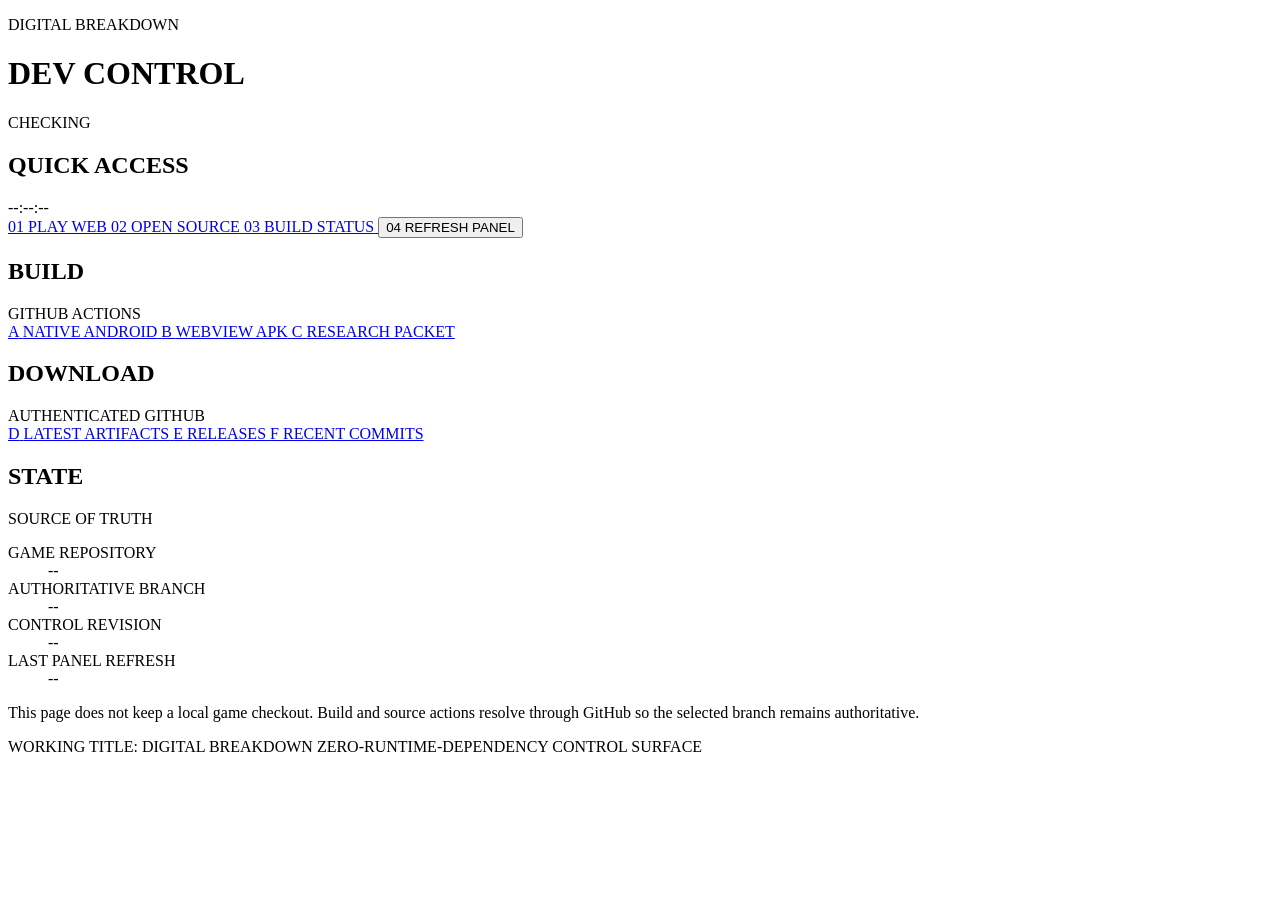
==== index.html @ 340f6ac5 "Add initial control center interface" ====
<!doctype html>
<html lang="en">
<head>
  <meta charset="utf-8">
  <meta name="viewport" content="width=device-width, initial-scale=1, viewport-fit=cover">
  <meta name="theme-color" content="#07110a">
  <meta name="description" content="Personal control center for Digital Breakdown development and demos.">
  <title>Digital Breakdown Dev</title>
  <link rel="manifest" href="./manifest.webmanifest">
  <link rel="stylesheet" href="./styles.css">
</head>
<body>
  <main class="shell">
    <header class="masthead">
      <div>
        <p class="eyebrow">DIGITAL BREAKDOWN</p>
        <h1>DEV CONTROL</h1>
      </div>
      <div class="status-stack" aria-label="Connection status">
        <span id="network-dot" class="status-dot"></span>
        <span id="network-label">CHECKING</span>
      </div>
    </header>

    <section class="panel primary-panel" aria-labelledby="quick-title">
      <div class="panel-heading">
        <h2 id="quick-title">QUICK ACCESS</h2>
        <span id="clock">--:--:--</span>
      </div>
      <div class="action-grid action-grid-primary">
        <a id="play-web" class="action action-primary" href="#" target="_blank" rel="noreferrer">
          <span class="action-key">01</span>
          <span>PLAY WEB</span>
        </a>
        <a id="game-repo" class="action" href="#" target="_blank" rel="noreferrer">
          <span class="action-key">02</span>
          <span>OPEN SOURCE</span>
        </a>
        <a id="latest-actions" class="action" href="#" target="_blank" rel="noreferrer">
          <span class="action-key">03</span>
          <span>BUILD STATUS</span>
        </a>
        <button id="refresh" class="action" type="button">
          <span class="action-key">04</span>
          <span>REFRESH PANEL</span>
        </button>
      </div>
    </section>

    <section class="panel" aria-labelledby="build-title">
      <div class="panel-heading">
        <h2 id="build-title">BUILD</h2>
        <span>GITHUB ACTIONS</span>
      </div>
      <div class="action-grid">
        <a id="build-native" class="action" href="#" target="_blank" rel="noreferrer">
          <span class="action-key">A</span>
          <span>NATIVE ANDROID</span>
        </a>
        <a id="build-webview" class="action" href="#" target="_blank" rel="noreferrer">
          <span class="action-key">B</span>
          <span>WEBVIEW APK</span>
        </a>
        <a id="build-research" class="action" href="#" target="_blank" rel="noreferrer">
          <span class="action-key">C</span>
          <span>RESEARCH PACKET</span>
        </a>
      </div>
    </section>

    <section class="panel" aria-labelledby="download-title">
      <div class="panel-heading">
        <h2 id="download-title">DOWNLOAD</h2>
        <span>AUTHENTICATED GITHUB</span>
      </div>
      <div class="action-grid">
        <a id="workflow-runs" class="action" href="#" target="_blank" rel="noreferrer">
          <span class="action-key">D</span>
          <span>LATEST ARTIFACTS</span>
        </a>
        <a id="releases" class="action" href="#" target="_blank" rel="noreferrer">
          <span class="action-key">E</span>
          <span>RELEASES</span>
        </a>
        <a id="commits" class="action" href="#" target="_blank" rel="noreferrer">
          <span class="action-key">F</span>
          <span>RECENT COMMITS</span>
        </a>
      </div>
    </section>

    <section class="panel info-panel" aria-labelledby="state-title">
      <div class="panel-heading">
        <h2 id="state-title">STATE</h2>
        <span>SOURCE OF TRUTH</span>
      </div>
      <dl class="state-grid">
        <div><dt>GAME REPOSITORY</dt><dd id="repo-name">--</dd></div>
        <div><dt>AUTHORITATIVE BRANCH</dt><dd id="branch-name">--</dd></div>
        <div><dt>CONTROL REVISION</dt><dd id="control-version">--</dd></div>
        <div><dt>LAST PANEL REFRESH</dt><dd id="last-refresh">--</dd></div>
      </dl>
      <p class="notice">This page does not keep a local game checkout. Build and source actions resolve through GitHub so the selected branch remains authoritative.</p>
    </section>

    <footer>
      <span>WORKING TITLE: DIGITAL BREAKDOWN</span>
      <span>ZERO-RUNTIME-DEPENDENCY CONTROL SURFACE</span>
    </footer>
  </main>

  <script src="./config.js"></script>
  <script src="./app.js"></script>
</body>
</html>
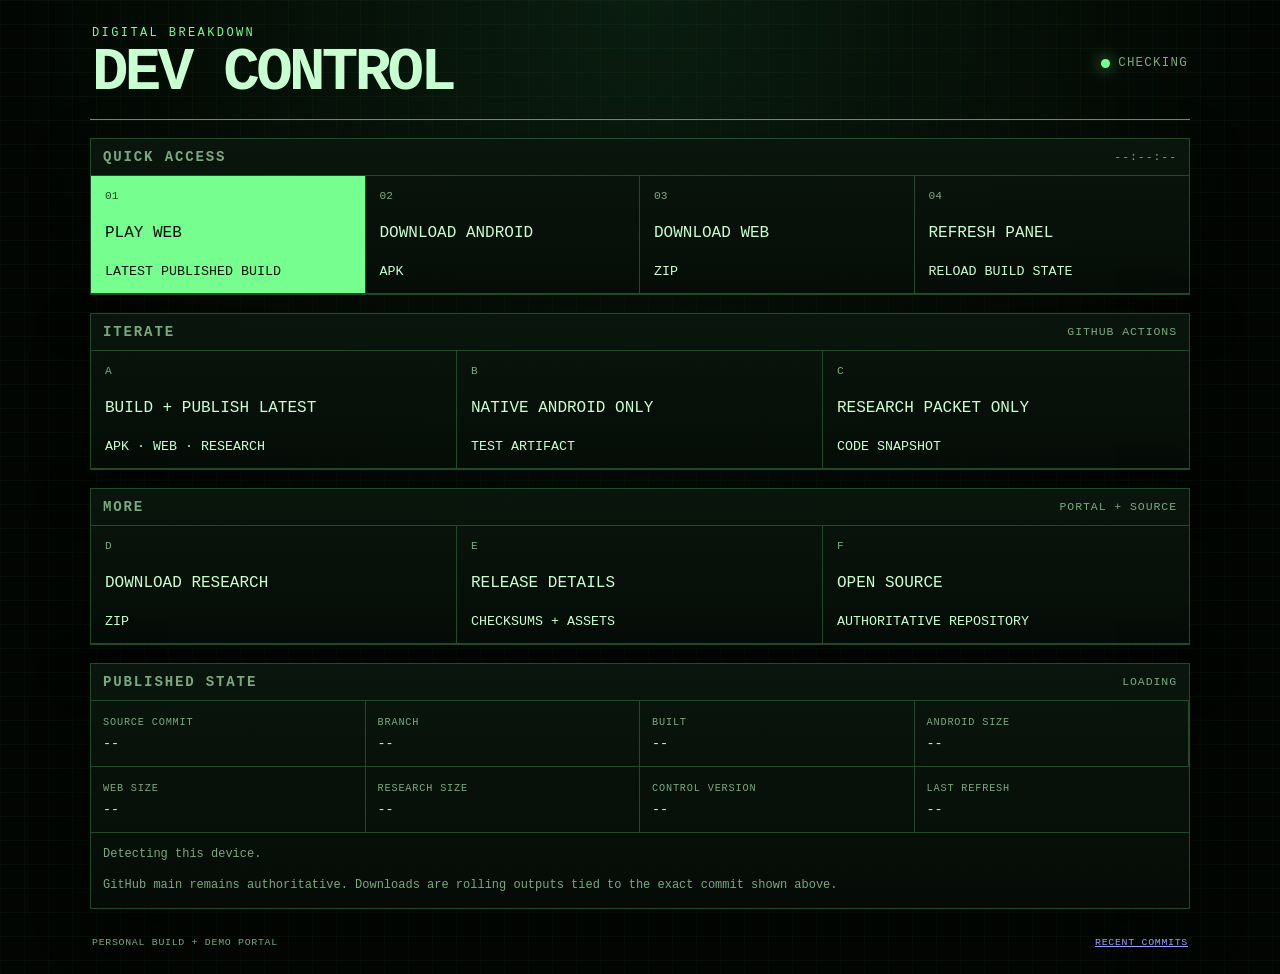
==== commit 097de99a: "Add direct play and download controls" ====
--- a/index.html
+++ b/index.html
@@ -4,7 +4,7 @@
   <meta charset="utf-8">
   <meta name="viewport" content="width=device-width, initial-scale=1, viewport-fit=cover">
   <meta name="theme-color" content="#07110a">
-  <meta name="description" content="Personal control center for Digital Breakdown development and demos.">
+  <meta name="description" content="Personal control center for Digital Breakdown development, builds, downloads, and demos.">
   <title>Digital Breakdown Dev</title>
   <link rel="manifest" href="./manifest.webmanifest">
   <link rel="stylesheet" href="./styles.css">
@@ -28,88 +28,103 @@
         <span id="clock">--:--:--</span>
       </div>
       <div class="action-grid action-grid-primary">
-        <a id="play-web" class="action action-primary" href="#" target="_blank" rel="noreferrer">
+        <a id="play-web" class="action action-primary" href="#">
           <span class="action-key">01</span>
           <span>PLAY WEB</span>
+          <small id="play-detail">LATEST PUBLISHED BUILD</small>
         </a>
-        <a id="game-repo" class="action" href="#" target="_blank" rel="noreferrer">
+        <a id="download-android" class="action" href="#">
           <span class="action-key">02</span>
-          <span>OPEN SOURCE</span>
+          <span>DOWNLOAD ANDROID</span>
+          <small id="android-detail">APK</small>
         </a>
-        <a id="latest-actions" class="action" href="#" target="_blank" rel="noreferrer">
+        <a id="download-web" class="action" href="#">
           <span class="action-key">03</span>
-          <span>BUILD STATUS</span>
+          <span>DOWNLOAD WEB</span>
+          <small id="web-detail">ZIP</small>
         </a>
         <button id="refresh" class="action" type="button">
           <span class="action-key">04</span>
           <span>REFRESH PANEL</span>
+          <small>RELOAD BUILD STATE</small>
         </button>
       </div>
     </section>
 
     <section class="panel" aria-labelledby="build-title">
       <div class="panel-heading">
-        <h2 id="build-title">BUILD</h2>
+        <h2 id="build-title">ITERATE</h2>
         <span>GITHUB ACTIONS</span>
       </div>
       <div class="action-grid">
+        <a id="publish-latest" class="action action-emphasis" href="#" target="_blank" rel="noreferrer">
+          <span class="action-key">A</span>
+          <span>BUILD + PUBLISH LATEST</span>
+          <small>APK · WEB · RESEARCH</small>
+        </a>
         <a id="build-native" class="action" href="#" target="_blank" rel="noreferrer">
-          <span class="action-key">A</span>
-          <span>NATIVE ANDROID</span>
-        </a>
-        <a id="build-webview" class="action" href="#" target="_blank" rel="noreferrer">
           <span class="action-key">B</span>
-          <span>WEBVIEW APK</span>
+          <span>NATIVE ANDROID ONLY</span>
+          <small>TEST ARTIFACT</small>
         </a>
         <a id="build-research" class="action" href="#" target="_blank" rel="noreferrer">
           <span class="action-key">C</span>
-          <span>RESEARCH PACKET</span>
+          <span>RESEARCH PACKET ONLY</span>
+          <small>CODE SNAPSHOT</small>
         </a>
       </div>
     </section>
 
     <section class="panel" aria-labelledby="download-title">
       <div class="panel-heading">
-        <h2 id="download-title">DOWNLOAD</h2>
-        <span>AUTHENTICATED GITHUB</span>
+        <h2 id="download-title">MORE</h2>
+        <span>PORTAL + SOURCE</span>
       </div>
       <div class="action-grid">
-        <a id="workflow-runs" class="action" href="#" target="_blank" rel="noreferrer">
+        <a id="download-research" class="action" href="#">
           <span class="action-key">D</span>
-          <span>LATEST ARTIFACTS</span>
+          <span>DOWNLOAD RESEARCH</span>
+          <small id="research-detail">ZIP</small>
         </a>
         <a id="releases" class="action" href="#" target="_blank" rel="noreferrer">
           <span class="action-key">E</span>
-          <span>RELEASES</span>
+          <span>RELEASE DETAILS</span>
+          <small>CHECKSUMS + ASSETS</small>
         </a>
-        <a id="commits" class="action" href="#" target="_blank" rel="noreferrer">
+        <a id="game-repo" class="action" href="#" target="_blank" rel="noreferrer">
           <span class="action-key">F</span>
-          <span>RECENT COMMITS</span>
+          <span>OPEN SOURCE</span>
+          <small>AUTHORITATIVE REPOSITORY</small>
         </a>
       </div>
     </section>
 
     <section class="panel info-panel" aria-labelledby="state-title">
       <div class="panel-heading">
-        <h2 id="state-title">STATE</h2>
-        <span>SOURCE OF TRUTH</span>
+        <h2 id="state-title">PUBLISHED STATE</h2>
+        <span id="manifest-status">LOADING</span>
       </div>
       <dl class="state-grid">
-        <div><dt>GAME REPOSITORY</dt><dd id="repo-name">--</dd></div>
-        <div><dt>AUTHORITATIVE BRANCH</dt><dd id="branch-name">--</dd></div>
-        <div><dt>CONTROL REVISION</dt><dd id="control-version">--</dd></div>
-        <div><dt>LAST PANEL REFRESH</dt><dd id="last-refresh">--</dd></div>
+        <div><dt>SOURCE COMMIT</dt><dd id="source-commit">--</dd></div>
+        <div><dt>BRANCH</dt><dd id="branch-name">--</dd></div>
+        <div><dt>BUILT</dt><dd id="built-at">--</dd></div>
+        <div><dt>ANDROID SIZE</dt><dd id="android-size">--</dd></div>
+        <div><dt>WEB SIZE</dt><dd id="web-size">--</dd></div>
+        <div><dt>RESEARCH SIZE</dt><dd id="research-size">--</dd></div>
+        <div><dt>CONTROL VERSION</dt><dd id="control-version">--</dd></div>
+        <div><dt>LAST REFRESH</dt><dd id="last-refresh">--</dd></div>
       </dl>
-      <p class="notice">This page does not keep a local game checkout. Build and source actions resolve through GitHub so the selected branch remains authoritative.</p>
+      <p id="device-note" class="notice">Detecting this device.</p>
+      <p class="notice">GitHub main remains authoritative. Downloads are rolling outputs tied to the exact commit shown above.</p>
     </section>
 
     <footer>
-      <span>WORKING TITLE: DIGITAL BREAKDOWN</span>
-      <span>ZERO-RUNTIME-DEPENDENCY CONTROL SURFACE</span>
+      <span>PERSONAL BUILD + DEMO PORTAL</span>
+      <a id="commits" href="#" target="_blank" rel="noreferrer">RECENT COMMITS</a>
     </footer>
   </main>
 
   <script src="./config.js"></script>
   <script src="./app.js"></script>
 </body>
-</html>
+</html>
--- a/styles.css
+++ b/styles.css
@@ -0,0 +1,230 @@
+:root {
+  color-scheme: dark;
+  --bg: #020502;
+  --panel: #07110a;
+  --panel-2: #0a160d;
+  --line: #1f4b2a;
+  --line-strong: #43a85a;
+  --text: #c7ffd1;
+  --muted: #79a981;
+  --accent: #76ff8f;
+  --danger: #ff7f7f;
+  --shadow: 0 18px 50px rgba(0, 0, 0, 0.35);
+  font-family: ui-monospace, SFMono-Regular, Menlo, Monaco, Consolas, "Liberation Mono", monospace;
+}
+
+* { box-sizing: border-box; }
+
+html { min-height: 100%; background: var(--bg); }
+
+body {
+  margin: 0;
+  min-height: 100vh;
+  color: var(--text);
+  background:
+    linear-gradient(rgba(118, 255, 143, 0.035) 1px, transparent 1px),
+    linear-gradient(90deg, rgba(118, 255, 143, 0.025) 1px, transparent 1px),
+    radial-gradient(circle at top, #0a1d0f 0, var(--bg) 54%);
+  background-size: 24px 24px, 24px 24px, auto;
+}
+
+button, a { font: inherit; }
+
+.shell {
+  width: min(1100px, calc(100% - 28px));
+  margin: 0 auto;
+  padding: max(22px, env(safe-area-inset-top)) 0 max(26px, env(safe-area-inset-bottom));
+}
+
+.masthead,
+.panel-heading,
+footer {
+  display: flex;
+  align-items: center;
+  justify-content: space-between;
+  gap: 18px;
+}
+
+.masthead {
+  padding: 4px 2px 18px;
+  border-bottom: 1px solid var(--line-strong);
+}
+
+.eyebrow {
+  margin: 0 0 5px;
+  color: var(--accent);
+  letter-spacing: 0.2em;
+  font-size: 0.75rem;
+}
+
+h1, h2, p { margin-top: 0; }
+
+h1 {
+  margin-bottom: 0;
+  font-size: clamp(1.7rem, 5vw, 3.8rem);
+  letter-spacing: -0.06em;
+  line-height: 0.92;
+}
+
+h2 {
+  margin: 0;
+  font-size: 0.88rem;
+  letter-spacing: 0.13em;
+}
+
+.status-stack {
+  display: flex;
+  align-items: center;
+  gap: 8px;
+  color: var(--muted);
+  font-size: 0.78rem;
+  letter-spacing: 0.1em;
+}
+
+.status-dot {
+  width: 9px;
+  height: 9px;
+  border-radius: 50%;
+  background: var(--accent);
+  box-shadow: 0 0 16px rgba(118, 255, 143, 0.8);
+}
+
+.status-dot.offline {
+  background: var(--danger);
+  box-shadow: 0 0 16px rgba(255, 127, 127, 0.65);
+}
+
+.panel {
+  margin-top: 18px;
+  border: 1px solid var(--line);
+  background: linear-gradient(180deg, rgba(10, 22, 13, 0.96), rgba(5, 12, 7, 0.96));
+  box-shadow: var(--shadow);
+}
+
+.panel-heading {
+  padding: 10px 12px;
+  border-bottom: 1px solid var(--line);
+  color: var(--muted);
+  font-size: 0.72rem;
+  letter-spacing: 0.08em;
+}
+
+.action-grid {
+  display: grid;
+  grid-template-columns: repeat(3, minmax(0, 1fr));
+}
+
+.action-grid-primary {
+  grid-template-columns: repeat(4, minmax(0, 1fr));
+}
+
+.action {
+  min-height: 94px;
+  display: flex;
+  flex-direction: column;
+  justify-content: space-between;
+  gap: 22px;
+  padding: 14px;
+  border: 0;
+  border-right: 1px solid var(--line);
+  border-bottom: 1px solid var(--line);
+  color: var(--text);
+  background: transparent;
+  text-decoration: none;
+  text-align: left;
+  cursor: pointer;
+  transition: background 120ms ease, color 120ms ease, transform 120ms ease;
+}
+
+.action:last-child { border-right: 0; }
+
+.action:hover,
+.action:focus-visible {
+  background: rgba(118, 255, 143, 0.11);
+  color: #fff;
+  outline: none;
+}
+
+.action:active { transform: translateY(1px); }
+
+.action-primary {
+  background: var(--accent);
+  color: #031007;
+}
+
+.action-primary:hover,
+.action-primary:focus-visible {
+  background: #b0ffbf;
+  color: #031007;
+}
+
+.action-key {
+  color: var(--muted);
+  font-size: 0.7rem;
+}
+
+.action-primary .action-key { color: #194c24; }
+
+.info-panel { padding-bottom: 2px; }
+
+.state-grid {
+  display: grid;
+  grid-template-columns: repeat(4, minmax(0, 1fr));
+  margin: 0;
+}
+
+.state-grid > div {
+  padding: 15px 12px;
+  border-right: 1px solid var(--line);
+  border-bottom: 1px solid var(--line);
+  min-width: 0;
+}
+
+.state-grid > div:last-child { border-right: 0; }
+
+dt {
+  color: var(--muted);
+  font-size: 0.64rem;
+  letter-spacing: 0.08em;
+  margin-bottom: 8px;
+}
+
+dd {
+  margin: 0;
+  overflow-wrap: anywhere;
+  font-size: 0.84rem;
+}
+
+.notice {
+  margin: 12px;
+  color: var(--muted);
+  font-size: 0.75rem;
+  line-height: 1.55;
+}
+
+footer {
+  margin-top: 18px;
+  padding: 10px 2px 0;
+  color: var(--muted);
+  font-size: 0.62rem;
+  letter-spacing: 0.07em;
+}
+
+@media (max-width: 760px) {
+  .action-grid,
+  .action-grid-primary,
+  .state-grid {
+    grid-template-columns: repeat(2, minmax(0, 1fr));
+  }
+
+  .action:nth-child(2n) { border-right: 0; }
+  .state-grid > div:nth-child(2n) { border-right: 0; }
+  footer { align-items: flex-start; flex-direction: column; }
+}
+
+@media (max-width: 430px) {
+  .shell { width: min(100% - 16px, 1100px); }
+  .masthead { align-items: flex-end; }
+  .action { min-height: 84px; padding: 12px; }
+  .status-stack { font-size: 0.65rem; }
+}
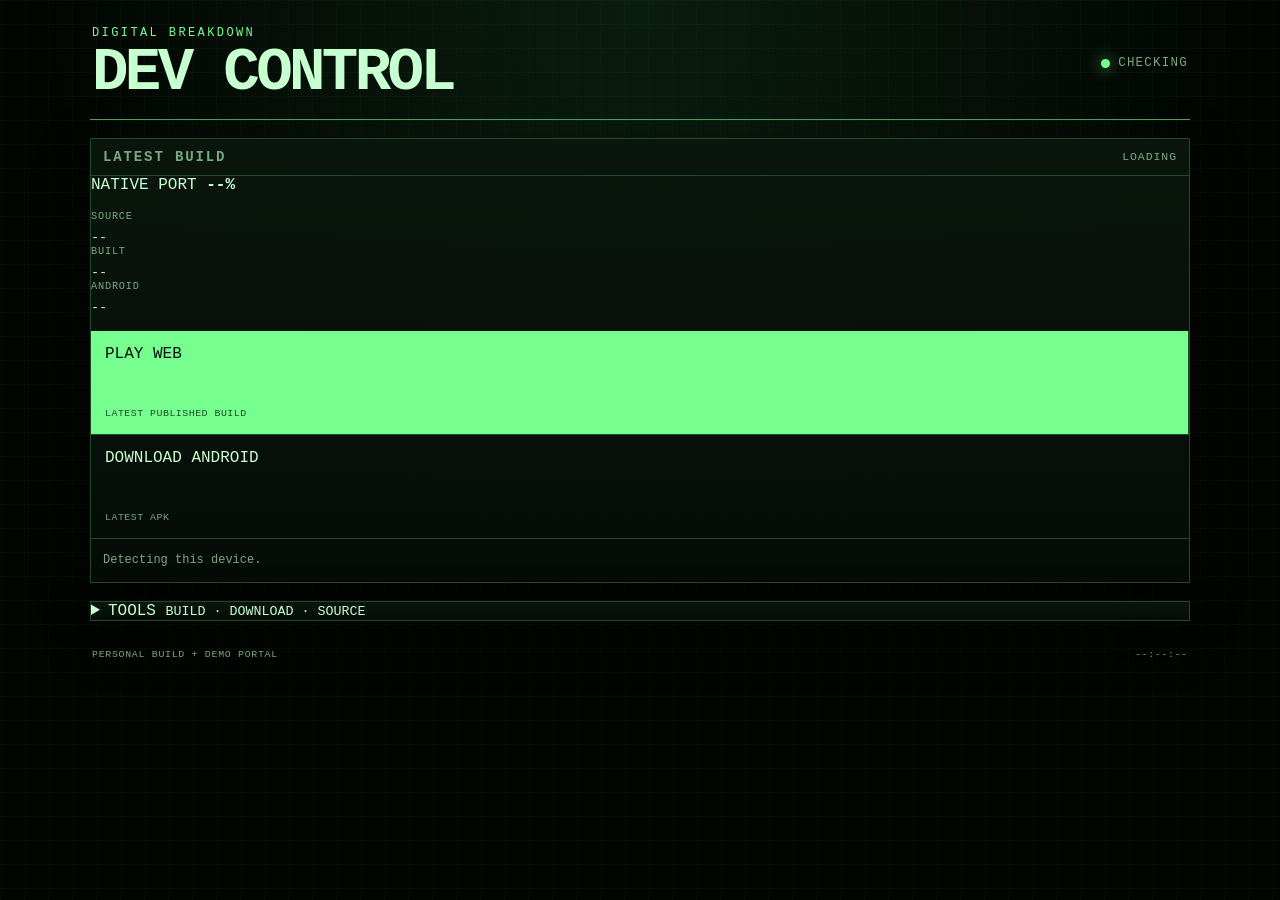
==== commit 3f809dc1: "Simplify Dev Control access page" ====
--- a/index.html
+++ b/index.html
@@ -4,7 +4,7 @@
   <meta charset="utf-8">
   <meta name="viewport" content="width=device-width, initial-scale=1, viewport-fit=cover">
   <meta name="theme-color" content="#07110a">
-  <meta name="description" content="Personal control center for Digital Breakdown development, builds, downloads, and demos.">
+  <meta name="description" content="Play and download the latest Digital Breakdown development builds.">
   <title>Digital Breakdown Dev</title>
   <link rel="manifest" href="./manifest.webmanifest">
   <link rel="stylesheet" href="./styles.css">
@@ -22,109 +22,65 @@
       </div>
     </header>
 
-    <section class="panel primary-panel" aria-labelledby="quick-title">
+    <section class="panel access-panel" aria-labelledby="access-title">
       <div class="panel-heading">
-        <h2 id="quick-title">QUICK ACCESS</h2>
-        <span id="clock">--:--:--</span>
+        <h2 id="access-title">LATEST BUILD</h2>
+        <span id="manifest-status">LOADING</span>
       </div>
-      <div class="action-grid action-grid-primary">
+      <div class="build-summary">
+        <div class="progress-block">
+          <div class="progress-label">
+            <span>NATIVE PORT</span>
+            <strong id="port-progress-label">--%</strong>
+          </div>
+          <div class="progress-track" aria-hidden="true"><span id="port-progress-bar"></span></div>
+        </div>
+        <dl class="compact-state">
+          <div><dt>SOURCE</dt><dd id="source-commit">--</dd></div>
+          <div><dt>BUILT</dt><dd id="built-at">--</dd></div>
+          <div><dt>ANDROID</dt><dd id="android-size">--</dd></div>
+        </dl>
+      </div>
+      <div class="primary-actions">
         <a id="play-web" class="action action-primary" href="#">
-          <span class="action-key">01</span>
           <span>PLAY WEB</span>
           <small id="play-detail">LATEST PUBLISHED BUILD</small>
         </a>
         <a id="download-android" class="action" href="#">
-          <span class="action-key">02</span>
           <span>DOWNLOAD ANDROID</span>
-          <small id="android-detail">APK</small>
+          <small id="android-detail">LATEST APK</small>
         </a>
-        <a id="download-web" class="action" href="#">
-          <span class="action-key">03</span>
-          <span>DOWNLOAD WEB</span>
-          <small id="web-detail">ZIP</small>
-        </a>
-        <button id="refresh" class="action" type="button">
-          <span class="action-key">04</span>
-          <span>REFRESH PANEL</span>
-          <small>RELOAD BUILD STATE</small>
-        </button>
       </div>
+      <p id="device-note" class="notice">Detecting this device.</p>
     </section>
 
-    <section class="panel" aria-labelledby="build-title">
-      <div class="panel-heading">
-        <h2 id="build-title">ITERATE</h2>
-        <span>GITHUB ACTIONS</span>
-      </div>
+    <details class="panel tools-panel">
+      <summary>
+        <span>TOOLS</span>
+        <small>BUILD · DOWNLOAD · SOURCE</small>
+      </summary>
       <div class="action-grid">
-        <a id="publish-latest" class="action action-emphasis" href="#" target="_blank" rel="noreferrer">
-          <span class="action-key">A</span>
-          <span>BUILD + PUBLISH LATEST</span>
-          <small>APK · WEB · RESEARCH</small>
-        </a>
-        <a id="build-native" class="action" href="#" target="_blank" rel="noreferrer">
-          <span class="action-key">B</span>
-          <span>NATIVE ANDROID ONLY</span>
-          <small>TEST ARTIFACT</small>
-        </a>
-        <a id="build-research" class="action" href="#" target="_blank" rel="noreferrer">
-          <span class="action-key">C</span>
-          <span>RESEARCH PACKET ONLY</span>
-          <small>CODE SNAPSHOT</small>
-        </a>
-      </div>
-    </section>
-
-    <section class="panel" aria-labelledby="download-title">
-      <div class="panel-heading">
-        <h2 id="download-title">MORE</h2>
-        <span>PORTAL + SOURCE</span>
-      </div>
-      <div class="action-grid">
-        <a id="download-research" class="action" href="#">
-          <span class="action-key">D</span>
-          <span>DOWNLOAD RESEARCH</span>
-          <small id="research-detail">ZIP</small>
-        </a>
-        <a id="releases" class="action" href="#" target="_blank" rel="noreferrer">
-          <span class="action-key">E</span>
-          <span>RELEASE DETAILS</span>
-          <small>CHECKSUMS + ASSETS</small>
-        </a>
-        <a id="game-repo" class="action" href="#" target="_blank" rel="noreferrer">
-          <span class="action-key">F</span>
-          <span>OPEN SOURCE</span>
-          <small>AUTHORITATIVE REPOSITORY</small>
-        </a>
-      </div>
-    </section>
-
-    <section class="panel info-panel" aria-labelledby="state-title">
-      <div class="panel-heading">
-        <h2 id="state-title">PUBLISHED STATE</h2>
-        <span id="manifest-status">LOADING</span>
+        <a id="publish-latest" class="action action-emphasis" href="#" target="_blank" rel="noreferrer"><span>PUBLISH LATEST</span><small>APK · WEB · RESEARCH</small></a>
+        <a id="build-native" class="action" href="#" target="_blank" rel="noreferrer"><span>NATIVE TEST BUILD</span><small>GITHUB ARTIFACT</small></a>
+        <a id="download-web" class="action" href="#"><span>DOWNLOAD WEB</span><small id="web-detail">OFFLINE ZIP</small></a>
+        <a id="download-research" class="action" href="#"><span>DOWNLOAD RESEARCH</span><small id="research-detail">CODE SNAPSHOT</small></a>
+        <a id="releases" class="action" href="#" target="_blank" rel="noreferrer"><span>RELEASE DETAILS</span><small>CHECKSUMS + ASSETS</small></a>
+        <a id="game-repo" class="action" href="#" target="_blank" rel="noreferrer"><span>OPEN SOURCE</span><small>AUTHORITATIVE REPOSITORY</small></a>
+        <a id="commits" class="action" href="#" target="_blank" rel="noreferrer"><span>RECENT COMMITS</span><small>MAIN HISTORY</small></a>
       </div>
       <dl class="state-grid">
-        <div><dt>SOURCE COMMIT</dt><dd id="source-commit">--</dd></div>
         <div><dt>BRANCH</dt><dd id="branch-name">--</dd></div>
-        <div><dt>BUILT</dt><dd id="built-at">--</dd></div>
-        <div><dt>ANDROID SIZE</dt><dd id="android-size">--</dd></div>
         <div><dt>WEB SIZE</dt><dd id="web-size">--</dd></div>
         <div><dt>RESEARCH SIZE</dt><dd id="research-size">--</dd></div>
-        <div><dt>CONTROL VERSION</dt><dd id="control-version">--</dd></div>
-        <div><dt>LAST REFRESH</dt><dd id="last-refresh">--</dd></div>
+        <div><dt>CONTROL</dt><dd id="control-version">--</dd></div>
+        <div><dt>LAST CHECK</dt><dd id="last-refresh">--</dd></div>
+        <div><dt>AUTO REFRESH</dt><dd>30 SEC</dd></div>
       </dl>
-      <p id="device-note" class="notice">Detecting this device.</p>
-      <p class="notice">GitHub main remains authoritative. Downloads are rolling outputs tied to the exact commit shown above.</p>
-    </section>
+    </details>
 
-    <footer>
-      <span>PERSONAL BUILD + DEMO PORTAL</span>
-      <a id="commits" href="#" target="_blank" rel="noreferrer">RECENT COMMITS</a>
-    </footer>
+    <footer><span>PERSONAL BUILD + DEMO PORTAL</span><span id="clock">--:--:--</span></footer>
   </main>
-
   <script src="./config.js"></script>
   <script src="./app.js"></script>
 </body>
-</html>+</html>
--- a/styles.css
+++ b/styles.css
@@ -14,7 +14,6 @@
 }
 
 * { box-sizing: border-box; }
-
 html { min-height: 100%; background: var(--bg); }
 
 body {
@@ -119,11 +118,11 @@
 }
 
 .action {
-  min-height: 94px;
+  min-height: 104px;
   display: flex;
   flex-direction: column;
   justify-content: space-between;
-  gap: 22px;
+  gap: 14px;
   padding: 14px;
   border: 0;
   border-right: 1px solid var(--line);
@@ -158,6 +157,15 @@
   color: #031007;
 }
 
+.action-emphasis {
+  background: rgba(118, 255, 143, 0.08);
+  box-shadow: inset 0 0 0 1px var(--line-strong);
+}
+
+.device-primary {
+  box-shadow: inset 0 0 0 2px var(--accent);
+}
+
 .action-key {
   color: var(--muted);
   font-size: 0.7rem;
@@ -165,6 +173,14 @@
 
 .action-primary .action-key { color: #194c24; }
 
+.action small {
+  color: var(--muted);
+  font-size: 0.62rem;
+  line-height: 1.35;
+  letter-spacing: 0.05em;
+}
+
+.action-primary small { color: #194c24; }
 .info-panel { padding-bottom: 2px; }
 
 .state-grid {
@@ -180,7 +196,7 @@
   min-width: 0;
 }
 
-.state-grid > div:last-child { border-right: 0; }
+.state-grid > div:nth-child(4n) { border-right: 0; }
 
 dt {
   color: var(--muted);
@@ -209,6 +225,13 @@
   font-size: 0.62rem;
   letter-spacing: 0.07em;
 }
+
+footer a {
+  color: var(--muted);
+  text-decoration: none;
+}
+
+footer a:hover { color: var(--text); }
 
 @media (max-width: 760px) {
   .action-grid,
@@ -225,6 +248,6 @@
 @media (max-width: 430px) {
   .shell { width: min(100% - 16px, 1100px); }
   .masthead { align-items: flex-end; }
-  .action { min-height: 84px; padding: 12px; }
+  .action { min-height: 96px; padding: 12px; }
   .status-stack { font-size: 0.65rem; }
-}
+}
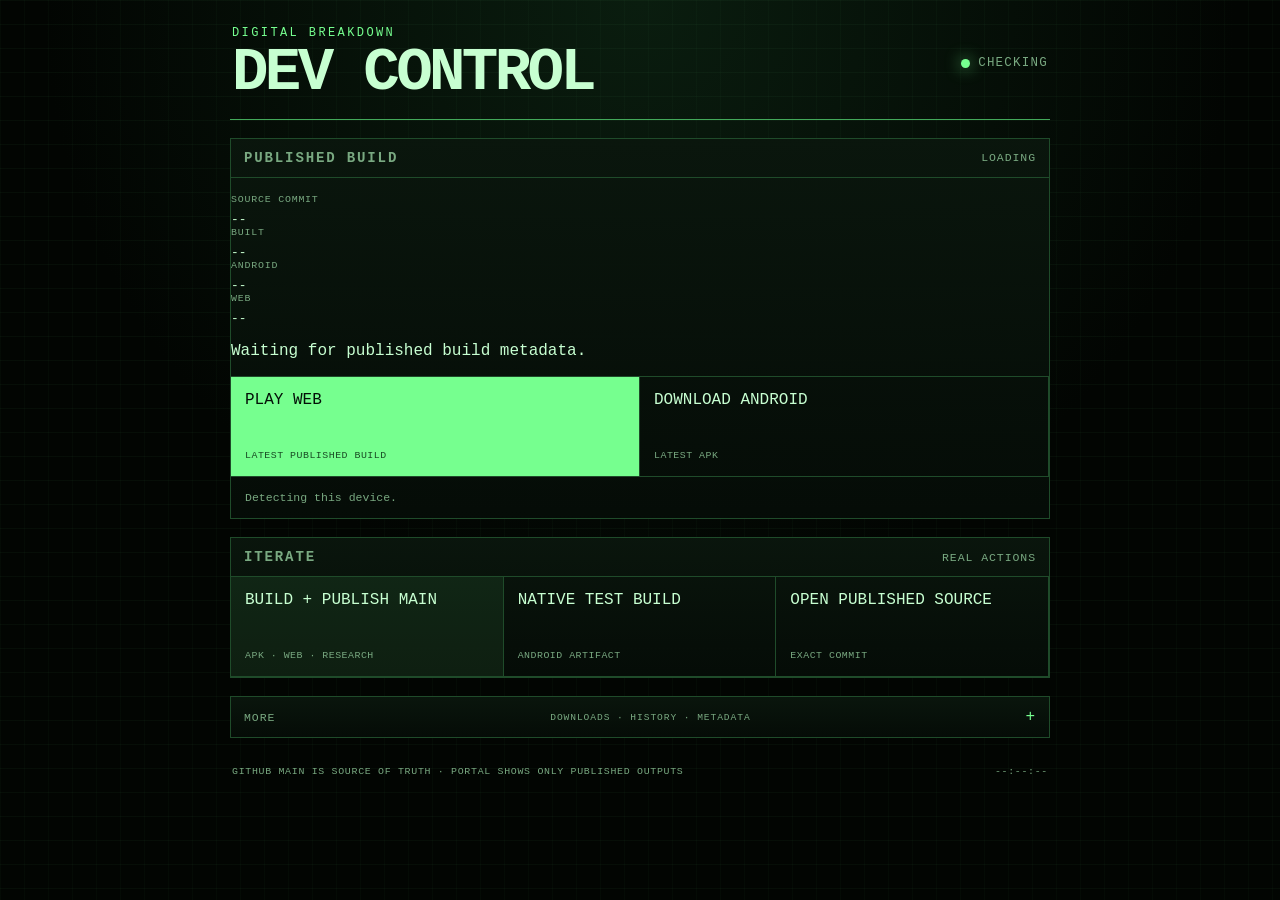
==== commit 167be3b4: "Replace fake progress UI with real build and iteration controls" ====
--- a/index.html
+++ b/index.html
@@ -4,7 +4,7 @@
   <meta charset="utf-8">
   <meta name="viewport" content="width=device-width, initial-scale=1, viewport-fit=cover">
   <meta name="theme-color" content="#07110a">
-  <meta name="description" content="Play and download the latest Digital Breakdown development builds.">
+  <meta name="description" content="Play, install, and inspect the latest published Digital Breakdown development build.">
   <title>Digital Breakdown Dev</title>
   <link rel="manifest" href="./manifest.webmanifest">
   <link rel="stylesheet" href="./styles.css">
@@ -24,23 +24,19 @@
 
     <section class="panel access-panel" aria-labelledby="access-title">
       <div class="panel-heading">
-        <h2 id="access-title">LATEST BUILD</h2>
+        <h2 id="access-title">PUBLISHED BUILD</h2>
         <span id="manifest-status">LOADING</span>
       </div>
-      <div class="build-summary">
-        <div class="progress-block">
-          <div class="progress-label">
-            <span>NATIVE PORT</span>
-            <strong id="port-progress-label">--%</strong>
-          </div>
-          <div class="progress-track" aria-hidden="true"><span id="port-progress-bar"></span></div>
-        </div>
-        <dl class="compact-state">
-          <div><dt>SOURCE</dt><dd id="source-commit">--</dd></div>
-          <div><dt>BUILT</dt><dd id="built-at">--</dd></div>
-          <div><dt>ANDROID</dt><dd id="android-size">--</dd></div>
-        </dl>
-      </div>
+
+      <dl class="build-facts">
+        <div><dt>SOURCE COMMIT</dt><dd id="source-commit">--</dd></div>
+        <div><dt>BUILT</dt><dd id="built-at">--</dd></div>
+        <div><dt>ANDROID</dt><dd id="android-size">--</dd></div>
+        <div><dt>WEB</dt><dd id="web-size">--</dd></div>
+      </dl>
+
+      <p id="source-message" class="source-message">Waiting for published build metadata.</p>
+
       <div class="primary-actions">
         <a id="play-web" class="action action-primary" href="#">
           <span>PLAY WEB</span>
@@ -54,31 +50,42 @@
       <p id="device-note" class="notice">Detecting this device.</p>
     </section>
 
+    <section class="panel" aria-labelledby="iterate-title">
+      <div class="panel-heading">
+        <h2 id="iterate-title">ITERATE</h2>
+        <span>REAL ACTIONS</span>
+      </div>
+      <div class="action-grid">
+        <a id="publish-latest" class="action action-emphasis" href="#" target="_blank" rel="noreferrer"><span>BUILD + PUBLISH MAIN</span><small>APK · WEB · RESEARCH</small></a>
+        <a id="build-native" class="action" href="#" target="_blank" rel="noreferrer"><span>NATIVE TEST BUILD</span><small>ANDROID ARTIFACT</small></a>
+        <a id="open-source-commit" class="action" href="#" target="_blank" rel="noreferrer"><span>OPEN PUBLISHED SOURCE</span><small id="source-detail">EXACT COMMIT</small></a>
+      </div>
+    </section>
+
     <details class="panel tools-panel">
       <summary>
-        <span>TOOLS</span>
-        <small>BUILD · DOWNLOAD · SOURCE</small>
+        <span>MORE</span>
+        <small>DOWNLOADS · HISTORY · METADATA</small>
       </summary>
       <div class="action-grid">
-        <a id="publish-latest" class="action action-emphasis" href="#" target="_blank" rel="noreferrer"><span>PUBLISH LATEST</span><small>APK · WEB · RESEARCH</small></a>
-        <a id="build-native" class="action" href="#" target="_blank" rel="noreferrer"><span>NATIVE TEST BUILD</span><small>GITHUB ARTIFACT</small></a>
         <a id="download-web" class="action" href="#"><span>DOWNLOAD WEB</span><small id="web-detail">OFFLINE ZIP</small></a>
         <a id="download-research" class="action" href="#"><span>DOWNLOAD RESEARCH</span><small id="research-detail">CODE SNAPSHOT</small></a>
+        <a id="copy-build-id" class="action" href="#"><span>COPY BUILD ID</span><small id="copy-detail">COMMIT SHA</small></a>
         <a id="releases" class="action" href="#" target="_blank" rel="noreferrer"><span>RELEASE DETAILS</span><small>CHECKSUMS + ASSETS</small></a>
         <a id="game-repo" class="action" href="#" target="_blank" rel="noreferrer"><span>OPEN SOURCE</span><small>AUTHORITATIVE REPOSITORY</small></a>
         <a id="commits" class="action" href="#" target="_blank" rel="noreferrer"><span>RECENT COMMITS</span><small>MAIN HISTORY</small></a>
       </div>
       <dl class="state-grid">
         <div><dt>BRANCH</dt><dd id="branch-name">--</dd></div>
-        <div><dt>WEB SIZE</dt><dd id="web-size">--</dd></div>
         <div><dt>RESEARCH SIZE</dt><dd id="research-size">--</dd></div>
         <div><dt>CONTROL</dt><dd id="control-version">--</dd></div>
         <div><dt>LAST CHECK</dt><dd id="last-refresh">--</dd></div>
+        <div><dt>RUN</dt><dd id="run-id">--</dd></div>
         <div><dt>AUTO REFRESH</dt><dd>30 SEC</dd></div>
       </dl>
     </details>
 
-    <footer><span>PERSONAL BUILD + DEMO PORTAL</span><span id="clock">--:--:--</span></footer>
+    <footer><span>GITHUB MAIN IS SOURCE OF TRUTH · PORTAL SHOWS ONLY PUBLISHED OUTPUTS</span><span id="clock">--:--:--</span></footer>
   </main>
   <script src="./config.js"></script>
   <script src="./app.js"></script>
--- a/styles.css
+++ b/styles.css
@@ -2,252 +2,77 @@
   color-scheme: dark;
   --bg: #020502;
   --panel: #07110a;
-  --panel-2: #0a160d;
   --line: #1f4b2a;
   --line-strong: #43a85a;
   --text: #c7ffd1;
   --muted: #79a981;
   --accent: #76ff8f;
   --danger: #ff7f7f;
-  --shadow: 0 18px 50px rgba(0, 0, 0, 0.35);
   font-family: ui-monospace, SFMono-Regular, Menlo, Monaco, Consolas, "Liberation Mono", monospace;
 }
-
 * { box-sizing: border-box; }
 html { min-height: 100%; background: var(--bg); }
-
 body {
-  margin: 0;
-  min-height: 100vh;
-  color: var(--text);
+  margin: 0; min-height: 100vh; color: var(--text);
   background:
-    linear-gradient(rgba(118, 255, 143, 0.035) 1px, transparent 1px),
-    linear-gradient(90deg, rgba(118, 255, 143, 0.025) 1px, transparent 1px),
+    linear-gradient(rgba(118,255,143,.035) 1px, transparent 1px),
+    linear-gradient(90deg, rgba(118,255,143,.025) 1px, transparent 1px),
     radial-gradient(circle at top, #0a1d0f 0, var(--bg) 54%);
   background-size: 24px 24px, 24px 24px, auto;
 }
-
 button, a { font: inherit; }
-
-.shell {
-  width: min(1100px, calc(100% - 28px));
-  margin: 0 auto;
-  padding: max(22px, env(safe-area-inset-top)) 0 max(26px, env(safe-area-inset-bottom));
+.shell { width: min(820px, calc(100% - 28px)); margin: 0 auto; padding: max(22px, env(safe-area-inset-top)) 0 max(26px, env(safe-area-inset-bottom)); }
+.masthead, .panel-heading, footer, summary, .progress-label { display:flex; align-items:center; justify-content:space-between; gap:18px; }
+.masthead { padding:4px 2px 18px; border-bottom:1px solid var(--line-strong); }
+.eyebrow { margin:0 0 5px; color:var(--accent); letter-spacing:.2em; font-size:.75rem; }
+h1,h2,p { margin-top:0; }
+h1 { margin-bottom:0; font-size:clamp(1.7rem, 7vw, 3.8rem); letter-spacing:-.06em; line-height:.92; }
+h2 { margin:0; font-size:.88rem; letter-spacing:.13em; }
+.status-stack { display:flex; align-items:center; gap:8px; color:var(--muted); font-size:.78rem; letter-spacing:.1em; }
+.status-dot { width:9px; height:9px; border-radius:50%; background:var(--accent); box-shadow:0 0 16px rgba(118,255,143,.8); }
+.status-dot.offline { background:var(--danger); box-shadow:0 0 16px rgba(255,127,127,.65); }
+.panel { margin-top:18px; border:1px solid var(--line); background:linear-gradient(180deg,rgba(10,22,13,.96),rgba(5,12,7,.96)); }
+.panel-heading, summary { padding:11px 13px; border-bottom:1px solid var(--line); color:var(--muted); font-size:.72rem; letter-spacing:.08em; }
+.build-summary { padding:16px 14px 14px; }
+.progress-label { margin-bottom:8px; color:var(--muted); font-size:.72rem; letter-spacing:.09em; }
+.progress-label strong { color:var(--accent); font-size:1rem; }
+.progress-track { height:10px; border:1px solid var(--line-strong); background:#020502; }
+.progress-track span { display:block; height:100%; width:0; background:var(--accent); transition:width 400ms ease; }
+.compact-state, .state-grid { display:grid; margin:14px 0 0; grid-template-columns:repeat(3,minmax(0,1fr)); }
+.compact-state > div, .state-grid > div { min-width:0; padding:11px 10px; border:1px solid var(--line); border-right:0; }
+.compact-state > div:last-child, .state-grid > div:nth-child(3n) { border-right:1px solid var(--line); }
+dt { color:var(--muted); font-size:.62rem; letter-spacing:.08em; margin-bottom:7px; }
+dd { margin:0; overflow-wrap:anywhere; font-size:.8rem; }
+.primary-actions { display:grid; grid-template-columns:1fr 1fr; border-top:1px solid var(--line); }
+.action { min-height:100px; display:flex; flex-direction:column; justify-content:space-between; gap:12px; padding:14px; border:0; border-right:1px solid var(--line); border-bottom:1px solid var(--line); color:var(--text); background:transparent; text-decoration:none; cursor:pointer; transition:background 120ms ease,color 120ms ease,opacity 120ms ease; }
+.action:hover,.action:focus-visible { background:rgba(118,255,143,.11); color:#fff; outline:none; }
+.action-primary { background:var(--accent); color:#031007; }
+.action-primary:hover,.action-primary:focus-visible { background:#b0ffbf; color:#031007; }
+.action-emphasis { background:rgba(118,255,143,.08); }
+.action small { color:var(--muted); font-size:.62rem; line-height:1.35; letter-spacing:.05em; }
+.action-primary small { color:#194c24; }
+.action.unavailable { opacity:.45; }
+.device-primary { box-shadow:inset 0 0 0 2px var(--accent); }
+.notice { margin:12px 14px; color:var(--muted); font-size:.72rem; line-height:1.5; }
+.tools-panel summary { cursor:pointer; list-style:none; border-bottom:0; }
+.tools-panel summary::-webkit-details-marker { display:none; }
+.tools-panel summary::after { content:"+"; color:var(--accent); font-size:1rem; }
+.tools-panel[open] summary { border-bottom:1px solid var(--line); }
+.tools-panel[open] summary::after { content:"−"; }
+summary small { color:var(--muted); font-size:.6rem; }
+.action-grid { display:grid; grid-template-columns:repeat(3,minmax(0,1fr)); }
+.state-grid { margin:0; padding:12px; grid-template-columns:repeat(3,minmax(0,1fr)); }
+footer { margin-top:18px; padding:10px 2px 0; color:var(--muted); font-size:.62rem; letter-spacing:.07em; }
+@media (max-width:600px) {
+  .compact-state,.state-grid,.action-grid { grid-template-columns:repeat(2,minmax(0,1fr)); }
+  .compact-state > div:nth-child(2n),.state-grid > div:nth-child(2n) { border-right:1px solid var(--line); }
+  .action-grid .action:nth-child(2n),.primary-actions .action:nth-child(2n) { border-right:0; }
 }
-
-.masthead,
-.panel-heading,
-footer {
-  display: flex;
-  align-items: center;
-  justify-content: space-between;
-  gap: 18px;
+@media (max-width:430px) {
+  .shell { width:calc(100% - 16px); }
+  .masthead { align-items:flex-end; }
+  .primary-actions { grid-template-columns:1fr; }
+  .primary-actions .action { border-right:0; }
+  .action { min-height:88px; padding:12px; }
+  .status-stack { font-size:.65rem; }
 }
-
-.masthead {
-  padding: 4px 2px 18px;
-  border-bottom: 1px solid var(--line-strong);
-}
-
-.eyebrow {
-  margin: 0 0 5px;
-  color: var(--accent);
-  letter-spacing: 0.2em;
-  font-size: 0.75rem;
-}
-
-h1, h2, p { margin-top: 0; }
-
-h1 {
-  margin-bottom: 0;
-  font-size: clamp(1.7rem, 5vw, 3.8rem);
-  letter-spacing: -0.06em;
-  line-height: 0.92;
-}
-
-h2 {
-  margin: 0;
-  font-size: 0.88rem;
-  letter-spacing: 0.13em;
-}
-
-.status-stack {
-  display: flex;
-  align-items: center;
-  gap: 8px;
-  color: var(--muted);
-  font-size: 0.78rem;
-  letter-spacing: 0.1em;
-}
-
-.status-dot {
-  width: 9px;
-  height: 9px;
-  border-radius: 50%;
-  background: var(--accent);
-  box-shadow: 0 0 16px rgba(118, 255, 143, 0.8);
-}
-
-.status-dot.offline {
-  background: var(--danger);
-  box-shadow: 0 0 16px rgba(255, 127, 127, 0.65);
-}
-
-.panel {
-  margin-top: 18px;
-  border: 1px solid var(--line);
-  background: linear-gradient(180deg, rgba(10, 22, 13, 0.96), rgba(5, 12, 7, 0.96));
-  box-shadow: var(--shadow);
-}
-
-.panel-heading {
-  padding: 10px 12px;
-  border-bottom: 1px solid var(--line);
-  color: var(--muted);
-  font-size: 0.72rem;
-  letter-spacing: 0.08em;
-}
-
-.action-grid {
-  display: grid;
-  grid-template-columns: repeat(3, minmax(0, 1fr));
-}
-
-.action-grid-primary {
-  grid-template-columns: repeat(4, minmax(0, 1fr));
-}
-
-.action {
-  min-height: 104px;
-  display: flex;
-  flex-direction: column;
-  justify-content: space-between;
-  gap: 14px;
-  padding: 14px;
-  border: 0;
-  border-right: 1px solid var(--line);
-  border-bottom: 1px solid var(--line);
-  color: var(--text);
-  background: transparent;
-  text-decoration: none;
-  text-align: left;
-  cursor: pointer;
-  transition: background 120ms ease, color 120ms ease, transform 120ms ease;
-}
-
-.action:last-child { border-right: 0; }
-
-.action:hover,
-.action:focus-visible {
-  background: rgba(118, 255, 143, 0.11);
-  color: #fff;
-  outline: none;
-}
-
-.action:active { transform: translateY(1px); }
-
-.action-primary {
-  background: var(--accent);
-  color: #031007;
-}
-
-.action-primary:hover,
-.action-primary:focus-visible {
-  background: #b0ffbf;
-  color: #031007;
-}
-
-.action-emphasis {
-  background: rgba(118, 255, 143, 0.08);
-  box-shadow: inset 0 0 0 1px var(--line-strong);
-}
-
-.device-primary {
-  box-shadow: inset 0 0 0 2px var(--accent);
-}
-
-.action-key {
-  color: var(--muted);
-  font-size: 0.7rem;
-}
-
-.action-primary .action-key { color: #194c24; }
-
-.action small {
-  color: var(--muted);
-  font-size: 0.62rem;
-  line-height: 1.35;
-  letter-spacing: 0.05em;
-}
-
-.action-primary small { color: #194c24; }
-.info-panel { padding-bottom: 2px; }
-
-.state-grid {
-  display: grid;
-  grid-template-columns: repeat(4, minmax(0, 1fr));
-  margin: 0;
-}
-
-.state-grid > div {
-  padding: 15px 12px;
-  border-right: 1px solid var(--line);
-  border-bottom: 1px solid var(--line);
-  min-width: 0;
-}
-
-.state-grid > div:nth-child(4n) { border-right: 0; }
-
-dt {
-  color: var(--muted);
-  font-size: 0.64rem;
-  letter-spacing: 0.08em;
-  margin-bottom: 8px;
-}
-
-dd {
-  margin: 0;
-  overflow-wrap: anywhere;
-  font-size: 0.84rem;
-}
-
-.notice {
-  margin: 12px;
-  color: var(--muted);
-  font-size: 0.75rem;
-  line-height: 1.55;
-}
-
-footer {
-  margin-top: 18px;
-  padding: 10px 2px 0;
-  color: var(--muted);
-  font-size: 0.62rem;
-  letter-spacing: 0.07em;
-}
-
-footer a {
-  color: var(--muted);
-  text-decoration: none;
-}
-
-footer a:hover { color: var(--text); }
-
-@media (max-width: 760px) {
-  .action-grid,
-  .action-grid-primary,
-  .state-grid {
-    grid-template-columns: repeat(2, minmax(0, 1fr));
-  }
-
-  .action:nth-child(2n) { border-right: 0; }
-  .state-grid > div:nth-child(2n) { border-right: 0; }
-  footer { align-items: flex-start; flex-direction: column; }
-}
-
-@media (max-width: 430px) {
-  .shell { width: min(100% - 16px, 1100px); }
-  .masthead { align-items: flex-end; }
-  .action { min-height: 96px; padding: 12px; }
-  .status-stack { font-size: 0.65rem; }
-}
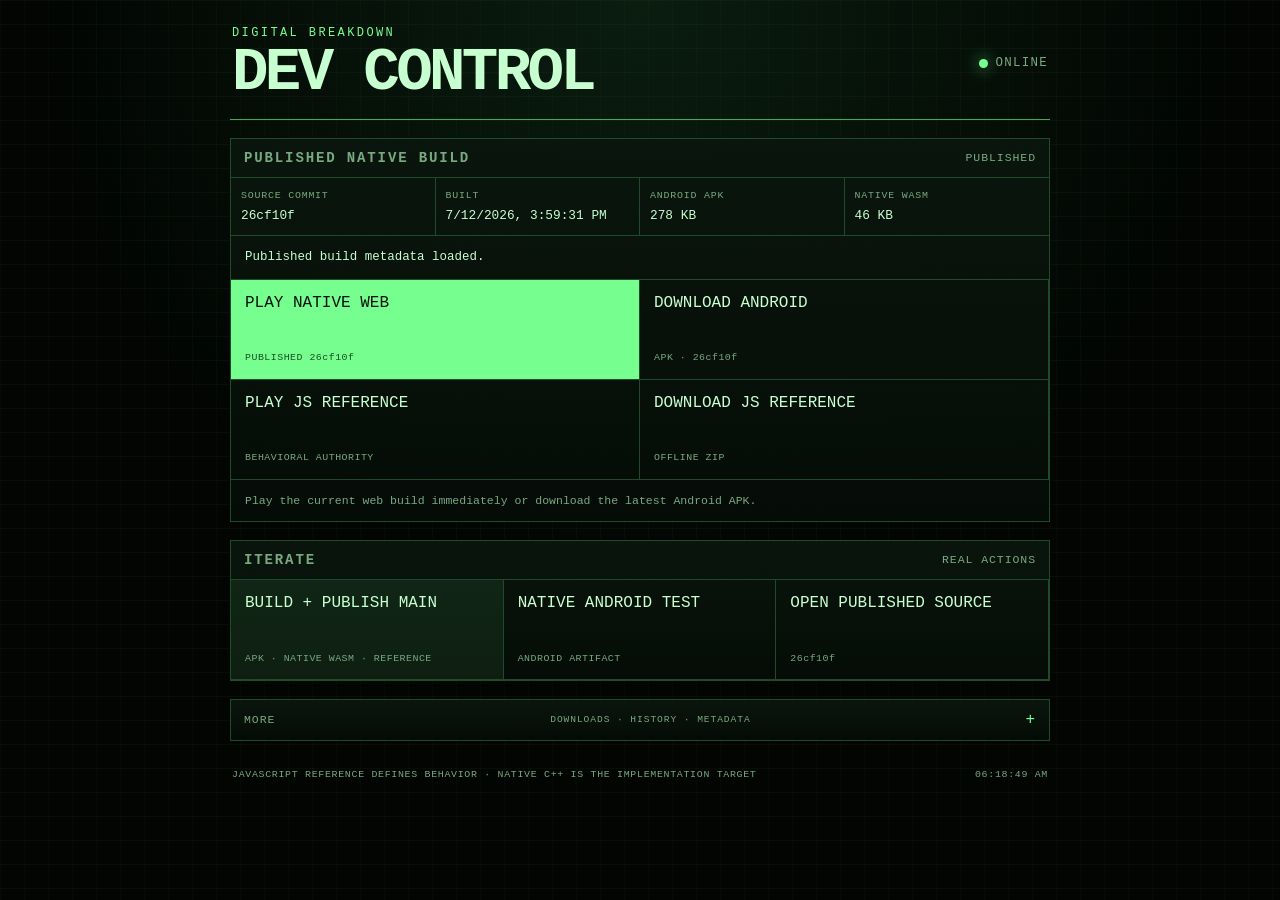
==== commit 24a93cc8: "Expose native WASM and JavaScript reference routes" ====
--- a/index.html
+++ b/index.html
@@ -4,7 +4,7 @@
   <meta charset="utf-8">
   <meta name="viewport" content="width=device-width, initial-scale=1, viewport-fit=cover">
   <meta name="theme-color" content="#07110a">
-  <meta name="description" content="Play, install, and inspect the latest published Digital Breakdown development build.">
+  <meta name="description" content="Test and inspect the latest Digital Breakdown native and reference development builds.">
   <title>Digital Breakdown Dev</title>
   <link rel="manifest" href="./manifest.webmanifest">
   <link rel="stylesheet" href="./styles.css">
@@ -12,63 +12,43 @@
 <body>
   <main class="shell">
     <header class="masthead">
-      <div>
-        <p class="eyebrow">DIGITAL BREAKDOWN</p>
-        <h1>DEV CONTROL</h1>
-      </div>
-      <div class="status-stack" aria-label="Connection status">
-        <span id="network-dot" class="status-dot"></span>
-        <span id="network-label">CHECKING</span>
-      </div>
+      <div><p class="eyebrow">DIGITAL BREAKDOWN</p><h1>DEV CONTROL</h1></div>
+      <div class="status-stack" aria-label="Connection status"><span id="network-dot" class="status-dot"></span><span id="network-label">CHECKING</span></div>
     </header>
 
     <section class="panel access-panel" aria-labelledby="access-title">
-      <div class="panel-heading">
-        <h2 id="access-title">PUBLISHED BUILD</h2>
-        <span id="manifest-status">LOADING</span>
-      </div>
-
+      <div class="panel-heading"><h2 id="access-title">PUBLISHED NATIVE BUILD</h2><span id="manifest-status">LOADING</span></div>
       <dl class="build-facts">
         <div><dt>SOURCE COMMIT</dt><dd id="source-commit">--</dd></div>
         <div><dt>BUILT</dt><dd id="built-at">--</dd></div>
-        <div><dt>ANDROID</dt><dd id="android-size">--</dd></div>
-        <div><dt>WEB</dt><dd id="web-size">--</dd></div>
+        <div><dt>ANDROID APK</dt><dd id="android-size">--</dd></div>
+        <div><dt>NATIVE WASM</dt><dd id="web-size">--</dd></div>
       </dl>
-
       <p id="source-message" class="source-message">Waiting for published build metadata.</p>
-
       <div class="primary-actions">
-        <a id="play-web" class="action action-primary" href="#">
-          <span>PLAY WEB</span>
-          <small id="play-detail">LATEST PUBLISHED BUILD</small>
-        </a>
-        <a id="download-android" class="action" href="#">
-          <span>DOWNLOAD ANDROID</span>
-          <small id="android-detail">LATEST APK</small>
-        </a>
+        <a id="play-web" class="action action-primary" href="#"><span>PLAY NATIVE WEB</span><small id="play-detail">C++ · WEBASSEMBLY · WEBGL</small></a>
+        <a id="download-android" class="action" href="#"><span>DOWNLOAD ANDROID</span><small id="android-detail">SAME NATIVE COMMIT</small></a>
+      </div>
+      <div class="primary-actions">
+        <a id="play-reference" class="action" href="#"><span>PLAY JS REFERENCE</span><small id="reference-detail">BEHAVIORAL AUTHORITY</small></a>
+        <a id="download-reference" class="action" href="#"><span>DOWNLOAD JS REFERENCE</span><small>OFFLINE ZIP</small></a>
       </div>
       <p id="device-note" class="notice">Detecting this device.</p>
     </section>
 
     <section class="panel" aria-labelledby="iterate-title">
-      <div class="panel-heading">
-        <h2 id="iterate-title">ITERATE</h2>
-        <span>REAL ACTIONS</span>
-      </div>
+      <div class="panel-heading"><h2 id="iterate-title">ITERATE</h2><span>REAL ACTIONS</span></div>
       <div class="action-grid">
-        <a id="publish-latest" class="action action-emphasis" href="#" target="_blank" rel="noreferrer"><span>BUILD + PUBLISH MAIN</span><small>APK · WEB · RESEARCH</small></a>
-        <a id="build-native" class="action" href="#" target="_blank" rel="noreferrer"><span>NATIVE TEST BUILD</span><small>ANDROID ARTIFACT</small></a>
+        <a id="publish-latest" class="action action-emphasis" href="#" target="_blank" rel="noreferrer"><span>BUILD + PUBLISH MAIN</span><small>APK · NATIVE WASM · REFERENCE</small></a>
+        <a id="build-native" class="action" href="#" target="_blank" rel="noreferrer"><span>NATIVE ANDROID TEST</span><small>ANDROID ARTIFACT</small></a>
         <a id="open-source-commit" class="action" href="#" target="_blank" rel="noreferrer"><span>OPEN PUBLISHED SOURCE</span><small id="source-detail">EXACT COMMIT</small></a>
       </div>
     </section>
 
     <details class="panel tools-panel">
-      <summary>
-        <span>MORE</span>
-        <small>DOWNLOADS · HISTORY · METADATA</small>
-      </summary>
+      <summary><span>MORE</span><small>DOWNLOADS · HISTORY · METADATA</small></summary>
       <div class="action-grid">
-        <a id="download-web" class="action" href="#"><span>DOWNLOAD WEB</span><small id="web-detail">OFFLINE ZIP</small></a>
+        <a id="download-web" class="action" href="#"><span>DOWNLOAD NATIVE WEB</span><small id="web-detail">WASM OFFLINE ZIP</small></a>
         <a id="download-research" class="action" href="#"><span>DOWNLOAD RESEARCH</span><small id="research-detail">CODE SNAPSHOT</small></a>
         <a id="copy-build-id" class="action" href="#"><span>COPY BUILD ID</span><small id="copy-detail">COMMIT SHA</small></a>
         <a id="releases" class="action" href="#" target="_blank" rel="noreferrer"><span>RELEASE DETAILS</span><small>CHECKSUMS + ASSETS</small></a>
@@ -85,7 +65,7 @@
       </dl>
     </details>
 
-    <footer><span>GITHUB MAIN IS SOURCE OF TRUTH · PORTAL SHOWS ONLY PUBLISHED OUTPUTS</span><span id="clock">--:--:--</span></footer>
+    <footer><span>JAVASCRIPT REFERENCE DEFINES BEHAVIOR · NATIVE C++ IS THE IMPLEMENTATION TARGET</span><span id="clock">--:--:--</span></footer>
   </main>
   <script src="./config.js"></script>
   <script src="./app.js"></script>
--- a/styles.css
+++ b/styles.css
@@ -22,7 +22,7 @@
 }
 button, a { font: inherit; }
 .shell { width: min(820px, calc(100% - 28px)); margin: 0 auto; padding: max(22px, env(safe-area-inset-top)) 0 max(26px, env(safe-area-inset-bottom)); }
-.masthead, .panel-heading, footer, summary, .progress-label { display:flex; align-items:center; justify-content:space-between; gap:18px; }
+.masthead, .panel-heading, footer, summary { display:flex; align-items:center; justify-content:space-between; gap:18px; }
 .masthead { padding:4px 2px 18px; border-bottom:1px solid var(--line-strong); }
 .eyebrow { margin:0 0 5px; color:var(--accent); letter-spacing:.2em; font-size:.75rem; }
 h1,h2,p { margin-top:0; }
@@ -33,17 +33,13 @@
 .status-dot.offline { background:var(--danger); box-shadow:0 0 16px rgba(255,127,127,.65); }
 .panel { margin-top:18px; border:1px solid var(--line); background:linear-gradient(180deg,rgba(10,22,13,.96),rgba(5,12,7,.96)); }
 .panel-heading, summary { padding:11px 13px; border-bottom:1px solid var(--line); color:var(--muted); font-size:.72rem; letter-spacing:.08em; }
-.build-summary { padding:16px 14px 14px; }
-.progress-label { margin-bottom:8px; color:var(--muted); font-size:.72rem; letter-spacing:.09em; }
-.progress-label strong { color:var(--accent); font-size:1rem; }
-.progress-track { height:10px; border:1px solid var(--line-strong); background:#020502; }
-.progress-track span { display:block; height:100%; width:0; background:var(--accent); transition:width 400ms ease; }
-.compact-state, .state-grid { display:grid; margin:14px 0 0; grid-template-columns:repeat(3,minmax(0,1fr)); }
-.compact-state > div, .state-grid > div { min-width:0; padding:11px 10px; border:1px solid var(--line); border-right:0; }
-.compact-state > div:last-child, .state-grid > div:nth-child(3n) { border-right:1px solid var(--line); }
+.build-facts, .state-grid { display:grid; margin:0; grid-template-columns:repeat(4,minmax(0,1fr)); }
+.build-facts > div, .state-grid > div { min-width:0; padding:12px 10px; border-right:1px solid var(--line); border-bottom:1px solid var(--line); }
+.build-facts > div:last-child { border-right:0; }
 dt { color:var(--muted); font-size:.62rem; letter-spacing:.08em; margin-bottom:7px; }
 dd { margin:0; overflow-wrap:anywhere; font-size:.8rem; }
-.primary-actions { display:grid; grid-template-columns:1fr 1fr; border-top:1px solid var(--line); }
+.source-message { margin:0; padding:12px 14px; color:var(--text); border-bottom:1px solid var(--line); font-size:.78rem; line-height:1.5; overflow-wrap:anywhere; }
+.primary-actions { display:grid; grid-template-columns:1fr 1fr; }
 .action { min-height:100px; display:flex; flex-direction:column; justify-content:space-between; gap:12px; padding:14px; border:0; border-right:1px solid var(--line); border-bottom:1px solid var(--line); color:var(--text); background:transparent; text-decoration:none; cursor:pointer; transition:background 120ms ease,color 120ms ease,opacity 120ms ease; }
 .action:hover,.action:focus-visible { background:rgba(118,255,143,.11); color:#fff; outline:none; }
 .action-primary { background:var(--accent); color:#031007; }
@@ -51,7 +47,7 @@
 .action-emphasis { background:rgba(118,255,143,.08); }
 .action small { color:var(--muted); font-size:.62rem; line-height:1.35; letter-spacing:.05em; }
 .action-primary small { color:#194c24; }
-.action.unavailable { opacity:.45; }
+.action.unavailable { opacity:.45; pointer-events:none; }
 .device-primary { box-shadow:inset 0 0 0 2px var(--accent); }
 .notice { margin:12px 14px; color:var(--muted); font-size:.72rem; line-height:1.5; }
 .tools-panel summary { cursor:pointer; list-style:none; border-bottom:0; }
@@ -61,11 +57,12 @@
 .tools-panel[open] summary::after { content:"−"; }
 summary small { color:var(--muted); font-size:.6rem; }
 .action-grid { display:grid; grid-template-columns:repeat(3,minmax(0,1fr)); }
-.state-grid { margin:0; padding:12px; grid-template-columns:repeat(3,minmax(0,1fr)); }
+.state-grid { padding:12px; grid-template-columns:repeat(3,minmax(0,1fr)); }
+.state-grid > div:nth-child(3n) { border-right:0; }
 footer { margin-top:18px; padding:10px 2px 0; color:var(--muted); font-size:.62rem; letter-spacing:.07em; }
 @media (max-width:600px) {
-  .compact-state,.state-grid,.action-grid { grid-template-columns:repeat(2,minmax(0,1fr)); }
-  .compact-state > div:nth-child(2n),.state-grid > div:nth-child(2n) { border-right:1px solid var(--line); }
+  .build-facts,.state-grid,.action-grid { grid-template-columns:repeat(2,minmax(0,1fr)); }
+  .build-facts > div:nth-child(2n),.state-grid > div:nth-child(2n) { border-right:0; }
   .action-grid .action:nth-child(2n),.primary-actions .action:nth-child(2n) { border-right:0; }
 }
 @media (max-width:430px) {
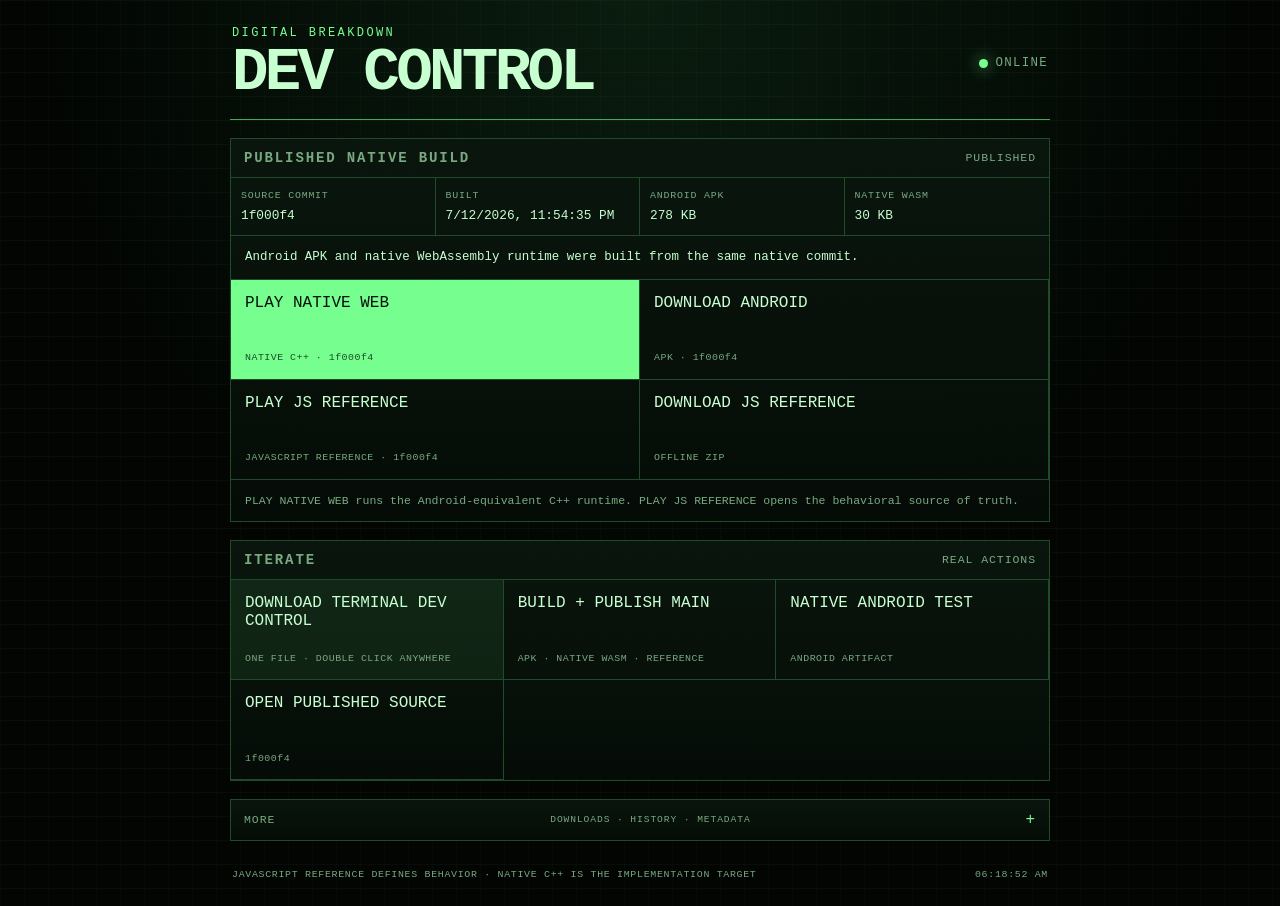
==== commit 9f780a7d: "Expose portable terminal dev control launcher" ====
--- a/index.html
+++ b/index.html
@@ -39,7 +39,8 @@
     <section class="panel" aria-labelledby="iterate-title">
       <div class="panel-heading"><h2 id="iterate-title">ITERATE</h2><span>REAL ACTIONS</span></div>
       <div class="action-grid">
-        <a id="publish-latest" class="action action-emphasis" href="#" target="_blank" rel="noreferrer"><span>BUILD + PUBLISH MAIN</span><small>APK · NATIVE WASM · REFERENCE</small></a>
+        <a class="action action-emphasis" href="./dev-control/Digital-Breakdown-Dev-Control.cmd" download><span>DOWNLOAD TERMINAL DEV CONTROL</span><small>ONE FILE · DOUBLE CLICK ANYWHERE</small></a>
+        <a id="publish-latest" class="action" href="#" target="_blank" rel="noreferrer"><span>BUILD + PUBLISH MAIN</span><small>APK · NATIVE WASM · REFERENCE</small></a>
         <a id="build-native" class="action" href="#" target="_blank" rel="noreferrer"><span>NATIVE ANDROID TEST</span><small>ANDROID ARTIFACT</small></a>
         <a id="open-source-commit" class="action" href="#" target="_blank" rel="noreferrer"><span>OPEN PUBLISHED SOURCE</span><small id="source-detail">EXACT COMMIT</small></a>
       </div>
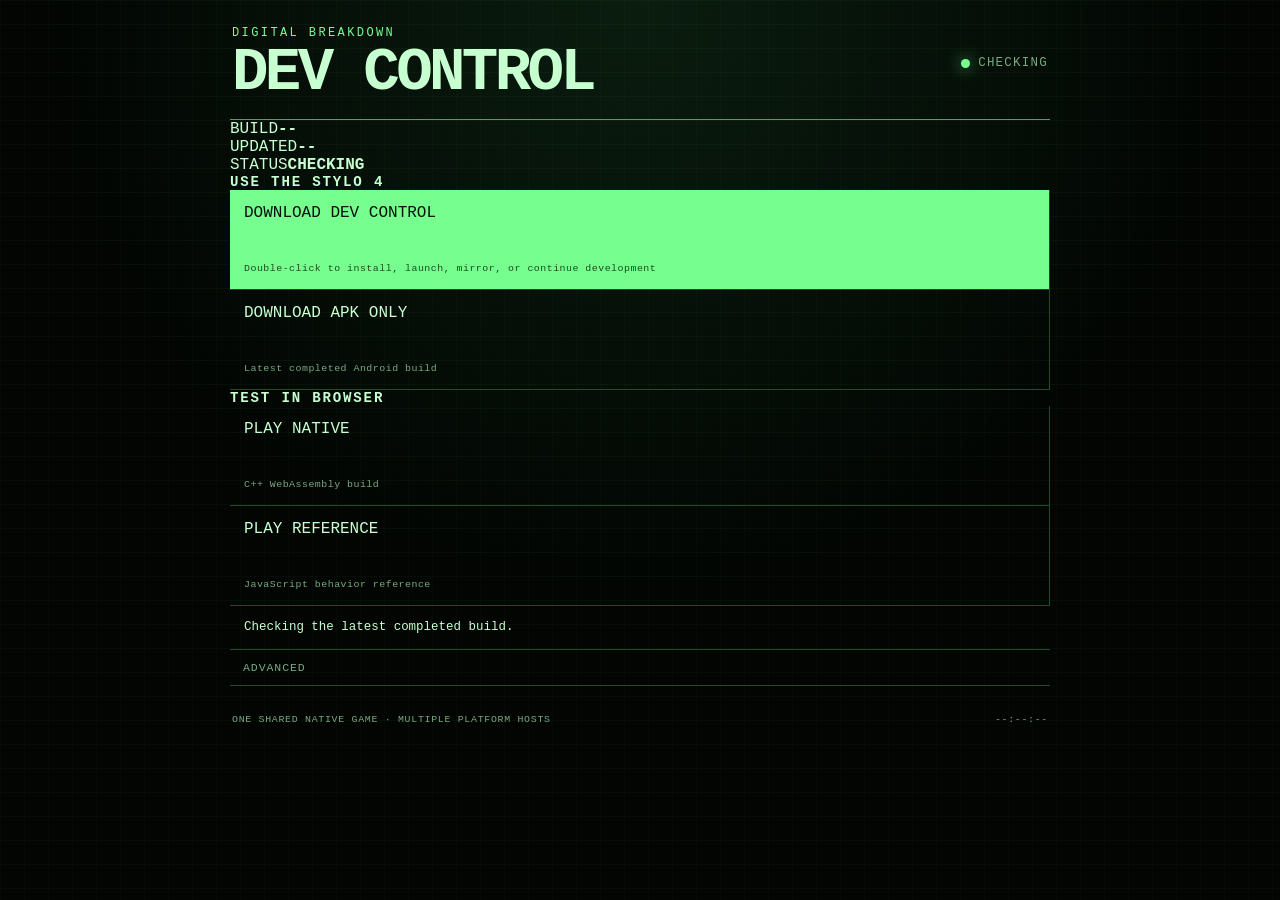
==== commit 12f3bef4: "Simplify dev portal around common workflows" ====
--- a/index.html
+++ b/index.html
@@ -4,7 +4,7 @@
   <meta charset="utf-8">
   <meta name="viewport" content="width=device-width, initial-scale=1, viewport-fit=cover">
   <meta name="theme-color" content="#07110a">
-  <meta name="description" content="Test and inspect the latest Digital Breakdown native and reference development builds.">
+  <meta name="description" content="Install, test, and inspect Digital Breakdown development builds.">
   <title>Digital Breakdown Dev</title>
   <link rel="manifest" href="./manifest.webmanifest">
   <link rel="stylesheet" href="./styles.css">
@@ -13,60 +13,52 @@
   <main class="shell">
     <header class="masthead">
       <div><p class="eyebrow">DIGITAL BREAKDOWN</p><h1>DEV CONTROL</h1></div>
-      <div class="status-stack" aria-label="Connection status"><span id="network-dot" class="status-dot"></span><span id="network-label">CHECKING</span></div>
+      <div class="status-stack"><span id="network-dot" class="status-dot"></span><span id="network-label">CHECKING</span></div>
     </header>
 
-    <section class="panel access-panel" aria-labelledby="access-title">
-      <div class="panel-heading"><h2 id="access-title">PUBLISHED NATIVE BUILD</h2><span id="manifest-status">LOADING</span></div>
-      <dl class="build-facts">
-        <div><dt>SOURCE COMMIT</dt><dd id="source-commit">--</dd></div>
-        <div><dt>BUILT</dt><dd id="built-at">--</dd></div>
-        <div><dt>ANDROID APK</dt><dd id="android-size">--</dd></div>
-        <div><dt>NATIVE WASM</dt><dd id="web-size">--</dd></div>
-      </dl>
-      <p id="source-message" class="source-message">Waiting for published build metadata.</p>
-      <div class="primary-actions">
-        <a id="play-web" class="action action-primary" href="#"><span>PLAY NATIVE WEB</span><small id="play-detail">C++ · WEBASSEMBLY · WEBGL</small></a>
-        <a id="download-android" class="action" href="#"><span>DOWNLOAD ANDROID</span><small id="android-detail">SAME NATIVE COMMIT</small></a>
-      </div>
-      <div class="primary-actions">
-        <a id="play-reference" class="action" href="#"><span>PLAY JS REFERENCE</span><small id="reference-detail">BEHAVIORAL AUTHORITY</small></a>
-        <a id="download-reference" class="action" href="#"><span>DOWNLOAD JS REFERENCE</span><small>OFFLINE ZIP</small></a>
-      </div>
-      <p id="device-note" class="notice">Detecting this device.</p>
+    <section class="status-bar" aria-label="Published build status">
+      <div><span>BUILD</span><strong id="source-commit">--</strong></div>
+      <div><span>UPDATED</span><strong id="built-at">--</strong></div>
+      <div><span>STATUS</span><strong id="manifest-status">CHECKING</strong></div>
     </section>
 
-    <section class="panel" aria-labelledby="iterate-title">
-      <div class="panel-heading"><h2 id="iterate-title">ITERATE</h2><span>REAL ACTIONS</span></div>
-      <div class="action-grid">
-        <a class="action action-emphasis" href="./dev-control/Digital-Breakdown-Dev-Control.cmd" download><span>DOWNLOAD TERMINAL DEV CONTROL</span><small>ONE FILE · DOUBLE CLICK ANYWHERE</small></a>
-        <a id="publish-latest" class="action" href="#" target="_blank" rel="noreferrer"><span>BUILD + PUBLISH MAIN</span><small>APK · NATIVE WASM · REFERENCE</small></a>
-        <a id="build-native" class="action" href="#" target="_blank" rel="noreferrer"><span>NATIVE ANDROID TEST</span><small>ANDROID ARTIFACT</small></a>
-        <a id="open-source-commit" class="action" href="#" target="_blank" rel="noreferrer"><span>OPEN PUBLISHED SOURCE</span><small id="source-detail">EXACT COMMIT</small></a>
+    <section class="workflow">
+      <h2>USE THE STYLO 4</h2>
+      <a class="action action-primary action-wide" href="./dev-control/Digital-Breakdown-Dev-Control.cmd" download>
+        <span>DOWNLOAD DEV CONTROL</span>
+        <small>Double-click to install, launch, mirror, or continue development</small>
+      </a>
+      <a id="download-android" class="action action-wide" href="#">
+        <span>DOWNLOAD APK ONLY</span>
+        <small id="android-detail">Latest completed Android build</small>
+      </a>
+    </section>
+
+    <section class="workflow">
+      <h2>TEST IN BROWSER</h2>
+      <div class="action-row">
+        <a id="play-web" class="action" href="#"><span>PLAY NATIVE</span><small id="play-detail">C++ WebAssembly build</small></a>
+        <a id="play-reference" class="action" href="#"><span>PLAY REFERENCE</span><small id="reference-detail">JavaScript behavior reference</small></a>
       </div>
     </section>
 
-    <details class="panel tools-panel">
-      <summary><span>MORE</span><small>DOWNLOADS · HISTORY · METADATA</small></summary>
-      <div class="action-grid">
-        <a id="download-web" class="action" href="#"><span>DOWNLOAD NATIVE WEB</span><small id="web-detail">WASM OFFLINE ZIP</small></a>
-        <a id="download-research" class="action" href="#"><span>DOWNLOAD RESEARCH</span><small id="research-detail">CODE SNAPSHOT</small></a>
-        <a id="copy-build-id" class="action" href="#"><span>COPY BUILD ID</span><small id="copy-detail">COMMIT SHA</small></a>
-        <a id="releases" class="action" href="#" target="_blank" rel="noreferrer"><span>RELEASE DETAILS</span><small>CHECKSUMS + ASSETS</small></a>
-        <a id="game-repo" class="action" href="#" target="_blank" rel="noreferrer"><span>OPEN SOURCE</span><small>AUTHORITATIVE REPOSITORY</small></a>
-        <a id="commits" class="action" href="#" target="_blank" rel="noreferrer"><span>RECENT COMMITS</span><small>MAIN HISTORY</small></a>
+    <p id="source-message" class="source-message">Checking the latest completed build.</p>
+
+    <details class="advanced">
+      <summary>ADVANCED</summary>
+      <div class="advanced-grid">
+        <a id="open-source-commit" href="#" target="_blank" rel="noreferrer">Open published source</a>
+        <a id="publish-latest" href="#" target="_blank" rel="noreferrer">Build and publish main</a>
+        <a id="build-native" href="#" target="_blank" rel="noreferrer">Android workflow</a>
+        <a id="releases" href="#" target="_blank" rel="noreferrer">Release files</a>
+        <a id="game-repo" href="#" target="_blank" rel="noreferrer">Source repository</a>
+        <a id="download-web" href="#">Download native web</a>
+        <a id="download-reference" href="#">Download reference</a>
+        <a id="download-research" href="#">Download research snapshot</a>
       </div>
-      <dl class="state-grid">
-        <div><dt>BRANCH</dt><dd id="branch-name">--</dd></div>
-        <div><dt>RESEARCH SIZE</dt><dd id="research-size">--</dd></div>
-        <div><dt>CONTROL</dt><dd id="control-version">--</dd></div>
-        <div><dt>LAST CHECK</dt><dd id="last-refresh">--</dd></div>
-        <div><dt>RUN</dt><dd id="run-id">--</dd></div>
-        <div><dt>AUTO REFRESH</dt><dd>30 SEC</dd></div>
-      </dl>
     </details>
 
-    <footer><span>JAVASCRIPT REFERENCE DEFINES BEHAVIOR · NATIVE C++ IS THE IMPLEMENTATION TARGET</span><span id="clock">--:--:--</span></footer>
+    <footer><span>ONE SHARED NATIVE GAME · MULTIPLE PLATFORM HOSTS</span><span id="clock">--:--:--</span></footer>
   </main>
   <script src="./config.js"></script>
   <script src="./app.js"></script>
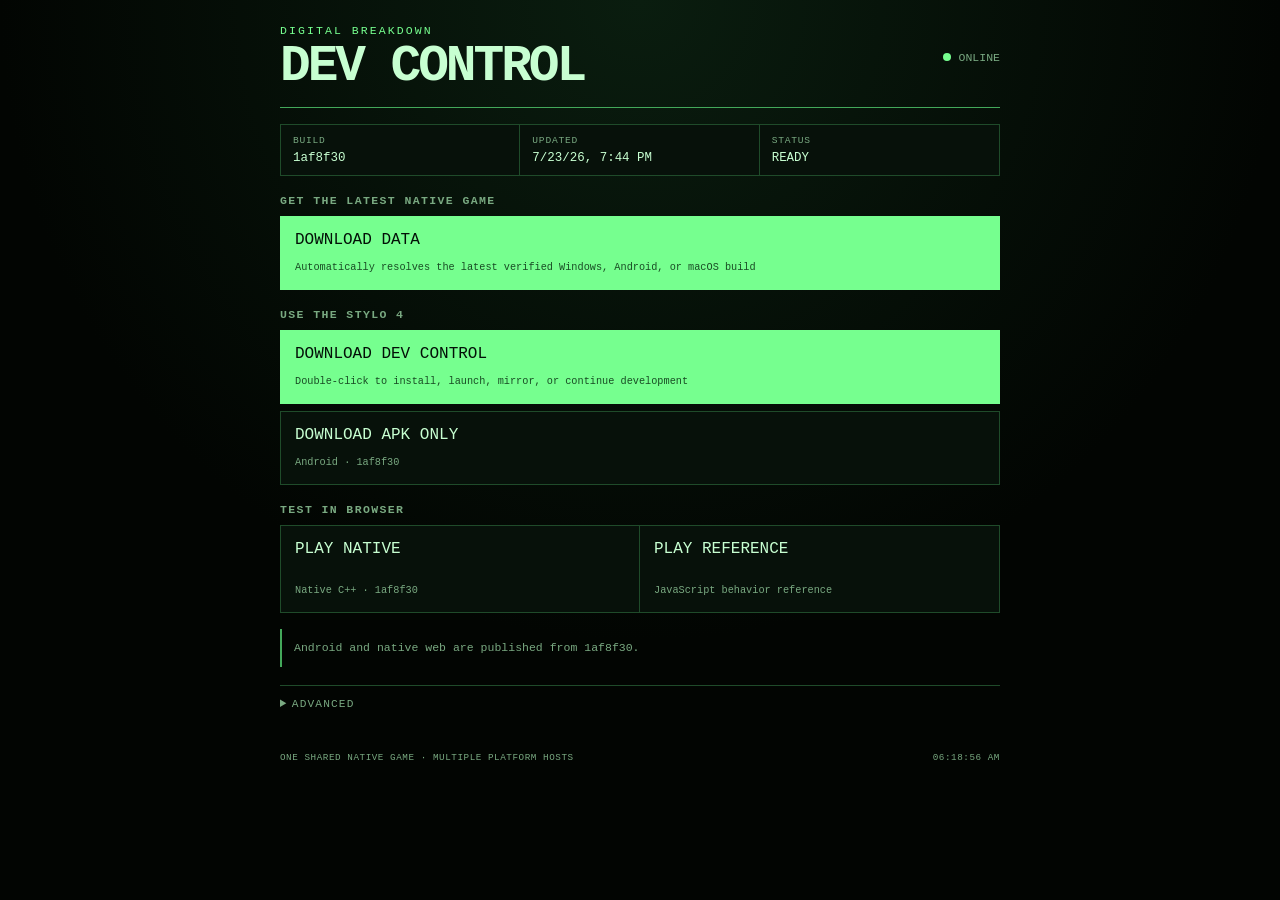
==== commit 4a1b4a18: "Add canonical DATA download resolver" ====
--- a/index.html
+++ b/index.html
@@ -5,6 +5,8 @@
   <meta name="viewport" content="width=device-width, initial-scale=1, viewport-fit=cover">
   <meta name="theme-color" content="#07110a">
   <meta name="description" content="Install, test, and inspect Digital Breakdown development builds.">
+  <meta name="application-name" content="DATA by indrolend">
+  <meta name="keywords" content="DATA, Digital Breakdown, DigitalBreakdown, indrolend, game download">
   <title>Digital Breakdown Dev</title>
   <link rel="manifest" href="./manifest.webmanifest">
   <link rel="stylesheet" href="./styles.css">
@@ -20,6 +22,14 @@
       <div><span>BUILD</span><strong id="source-commit">--</strong></div>
       <div><span>UPDATED</span><strong id="built-at">--</strong></div>
       <div><span>STATUS</span><strong id="manifest-status">CHECKING</strong></div>
+    </section>
+
+    <section class="workflow">
+      <h2>GET THE LATEST NATIVE GAME</h2>
+      <a class="action action-primary action-wide" href="./download/">
+        <span>DOWNLOAD DATA</span>
+        <small>Automatically resolves the latest verified Windows, Android, or macOS build</small>
+      </a>
     </section>
 
     <section class="workflow">
@@ -62,5 +72,17 @@
   </main>
   <script src="./config.js"></script>
   <script src="./app.js"></script>
+  <script type="application/ld+json">
+    {
+      "@context": "https://schema.org",
+      "@type": "VideoGame",
+      "@id": "https://indrolend.github.io/Digital-breakdown-dev/#data",
+      "name": "DATA",
+      "alternateName": ["Digital Breakdown", "DigitalBreakdown"],
+      "author": {"@type": "Person", "name": "indrolend"},
+      "downloadUrl": "https://indrolend.github.io/Digital-breakdown-dev/download/",
+      "gamePlatform": ["Windows", "Android", "macOS"]
+    }
+  </script>
 </body>
 </html>
--- a/styles.css
+++ b/styles.css
@@ -13,63 +13,62 @@
 * { box-sizing: border-box; }
 html { min-height: 100%; background: var(--bg); }
 body {
-  margin: 0; min-height: 100vh; color: var(--text);
-  background:
-    linear-gradient(rgba(118,255,143,.035) 1px, transparent 1px),
-    linear-gradient(90deg, rgba(118,255,143,.025) 1px, transparent 1px),
-    radial-gradient(circle at top, #0a1d0f 0, var(--bg) 54%);
-  background-size: 24px 24px, 24px 24px, auto;
+  margin: 0;
+  min-height: 100vh;
+  color: var(--text);
+  background: radial-gradient(circle at top, #0a1d0f 0, var(--bg) 58%);
 }
-button, a { font: inherit; }
-.shell { width: min(820px, calc(100% - 28px)); margin: 0 auto; padding: max(22px, env(safe-area-inset-top)) 0 max(26px, env(safe-area-inset-bottom)); }
-.masthead, .panel-heading, footer, summary { display:flex; align-items:center; justify-content:space-between; gap:18px; }
-.masthead { padding:4px 2px 18px; border-bottom:1px solid var(--line-strong); }
-.eyebrow { margin:0 0 5px; color:var(--accent); letter-spacing:.2em; font-size:.75rem; }
-h1,h2,p { margin-top:0; }
-h1 { margin-bottom:0; font-size:clamp(1.7rem, 7vw, 3.8rem); letter-spacing:-.06em; line-height:.92; }
-h2 { margin:0; font-size:.88rem; letter-spacing:.13em; }
-.status-stack { display:flex; align-items:center; gap:8px; color:var(--muted); font-size:.78rem; letter-spacing:.1em; }
-.status-dot { width:9px; height:9px; border-radius:50%; background:var(--accent); box-shadow:0 0 16px rgba(118,255,143,.8); }
-.status-dot.offline { background:var(--danger); box-shadow:0 0 16px rgba(255,127,127,.65); }
-.panel { margin-top:18px; border:1px solid var(--line); background:linear-gradient(180deg,rgba(10,22,13,.96),rgba(5,12,7,.96)); }
-.panel-heading, summary { padding:11px 13px; border-bottom:1px solid var(--line); color:var(--muted); font-size:.72rem; letter-spacing:.08em; }
-.build-facts, .state-grid { display:grid; margin:0; grid-template-columns:repeat(4,minmax(0,1fr)); }
-.build-facts > div, .state-grid > div { min-width:0; padding:12px 10px; border-right:1px solid var(--line); border-bottom:1px solid var(--line); }
-.build-facts > div:last-child { border-right:0; }
-dt { color:var(--muted); font-size:.62rem; letter-spacing:.08em; margin-bottom:7px; }
-dd { margin:0; overflow-wrap:anywhere; font-size:.8rem; }
-.source-message { margin:0; padding:12px 14px; color:var(--text); border-bottom:1px solid var(--line); font-size:.78rem; line-height:1.5; overflow-wrap:anywhere; }
-.primary-actions { display:grid; grid-template-columns:1fr 1fr; }
-.action { min-height:100px; display:flex; flex-direction:column; justify-content:space-between; gap:12px; padding:14px; border:0; border-right:1px solid var(--line); border-bottom:1px solid var(--line); color:var(--text); background:transparent; text-decoration:none; cursor:pointer; transition:background 120ms ease,color 120ms ease,opacity 120ms ease; }
-.action:hover,.action:focus-visible { background:rgba(118,255,143,.11); color:#fff; outline:none; }
-.action-primary { background:var(--accent); color:#031007; }
-.action-primary:hover,.action-primary:focus-visible { background:#b0ffbf; color:#031007; }
-.action-emphasis { background:rgba(118,255,143,.08); }
-.action small { color:var(--muted); font-size:.62rem; line-height:1.35; letter-spacing:.05em; }
-.action-primary small { color:#194c24; }
-.action.unavailable { opacity:.45; pointer-events:none; }
-.device-primary { box-shadow:inset 0 0 0 2px var(--accent); }
-.notice { margin:12px 14px; color:var(--muted); font-size:.72rem; line-height:1.5; }
-.tools-panel summary { cursor:pointer; list-style:none; border-bottom:0; }
-.tools-panel summary::-webkit-details-marker { display:none; }
-.tools-panel summary::after { content:"+"; color:var(--accent); font-size:1rem; }
-.tools-panel[open] summary { border-bottom:1px solid var(--line); }
-.tools-panel[open] summary::after { content:"−"; }
-summary small { color:var(--muted); font-size:.6rem; }
-.action-grid { display:grid; grid-template-columns:repeat(3,minmax(0,1fr)); }
-.state-grid { padding:12px; grid-template-columns:repeat(3,minmax(0,1fr)); }
-.state-grid > div:nth-child(3n) { border-right:0; }
-footer { margin-top:18px; padding:10px 2px 0; color:var(--muted); font-size:.62rem; letter-spacing:.07em; }
-@media (max-width:600px) {
-  .build-facts,.state-grid,.action-grid { grid-template-columns:repeat(2,minmax(0,1fr)); }
-  .build-facts > div:nth-child(2n),.state-grid > div:nth-child(2n) { border-right:0; }
-  .action-grid .action:nth-child(2n),.primary-actions .action:nth-child(2n) { border-right:0; }
+a { font: inherit; }
+.shell { width: min(720px, calc(100% - 24px)); margin: 0 auto; padding: 24px 0 28px; }
+.masthead, footer { display: flex; align-items: center; justify-content: space-between; gap: 18px; }
+.masthead { padding: 0 0 16px; border-bottom: 1px solid var(--line-strong); }
+.eyebrow { margin: 0 0 5px; color: var(--accent); letter-spacing: .18em; font-size: .72rem; }
+h1, h2, p { margin-top: 0; }
+h1 { margin-bottom: 0; font-size: clamp(1.7rem, 7vw, 3.2rem); letter-spacing: -.06em; line-height: .95; }
+h2 { margin: 0 0 9px; color: var(--muted); font-size: .72rem; letter-spacing: .12em; }
+.status-stack { display: flex; align-items: center; gap: 8px; color: var(--muted); font-size: .72rem; }
+.status-dot { width: 8px; height: 8px; border-radius: 50%; background: var(--accent); }
+.status-dot.offline { background: var(--danger); }
+.status-bar { display: grid; grid-template-columns: repeat(3, 1fr); margin-top: 16px; border: 1px solid var(--line); background: var(--panel); }
+.status-bar div { padding: 10px 12px; border-right: 1px solid var(--line); min-width: 0; }
+.status-bar div:last-child { border-right: 0; }
+.status-bar span { display: block; margin-bottom: 5px; color: var(--muted); font-size: .6rem; letter-spacing: .08em; }
+.status-bar strong { display: block; overflow-wrap: anywhere; font-size: .78rem; font-weight: 500; }
+.workflow { margin-top: 18px; }
+.action-row { display: grid; grid-template-columns: 1fr 1fr; }
+.action {
+  min-height: 88px;
+  display: flex;
+  flex-direction: column;
+  justify-content: space-between;
+  gap: 12px;
+  padding: 14px;
+  border: 1px solid var(--line);
+  color: var(--text);
+  background: var(--panel);
+  text-decoration: none;
+  transition: background 120ms ease, color 120ms ease, opacity 120ms ease;
 }
-@media (max-width:430px) {
-  .shell { width:calc(100% - 16px); }
-  .masthead { align-items:flex-end; }
-  .primary-actions { grid-template-columns:1fr; }
-  .primary-actions .action { border-right:0; }
-  .action { min-height:88px; padding:12px; }
-  .status-stack { font-size:.65rem; }
+.action-row .action + .action { border-left: 0; }
+.action-wide { min-height: 74px; margin-top: 7px; }
+.action:hover, .action:focus-visible { background: rgba(118,255,143,.11); color: #fff; outline: none; }
+.action-primary { background: var(--accent); color: #031007; border-color: var(--accent); }
+.action-primary:hover, .action-primary:focus-visible { background: #b0ffbf; color: #031007; }
+.action small { color: var(--muted); font-size: .64rem; line-height: 1.35; }
+.action-primary small { color: #194c24; }
+.action.unavailable { opacity: .4; pointer-events: none; }
+.source-message { margin: 16px 0 0; padding: 11px 12px; border-left: 2px solid var(--line-strong); color: var(--muted); font-size: .72rem; line-height: 1.45; }
+.advanced { margin-top: 18px; border-top: 1px solid var(--line); }
+.advanced summary { padding: 12px 0; cursor: pointer; color: var(--muted); font-size: .7rem; letter-spacing: .1em; }
+.advanced-grid { display: grid; grid-template-columns: 1fr 1fr; gap: 1px; background: var(--line); border: 1px solid var(--line); }
+.advanced-grid a { padding: 11px 12px; color: var(--text); background: var(--panel); text-decoration: none; font-size: .7rem; }
+.advanced-grid a:hover, .advanced-grid a:focus-visible { background: rgba(118,255,143,.11); outline: none; }
+footer { margin-top: 20px; padding-top: 10px; color: var(--muted); font-size: .58rem; letter-spacing: .06em; }
+@media (max-width: 520px) {
+  .shell { width: calc(100% - 16px); }
+  .status-bar, .action-row, .advanced-grid { grid-template-columns: 1fr; }
+  .status-bar div { border-right: 0; border-bottom: 1px solid var(--line); }
+  .status-bar div:last-child { border-bottom: 0; }
+  .action-row .action + .action { border-left: 1px solid var(--line); border-top: 0; }
+  footer { align-items: flex-end; }
 }
